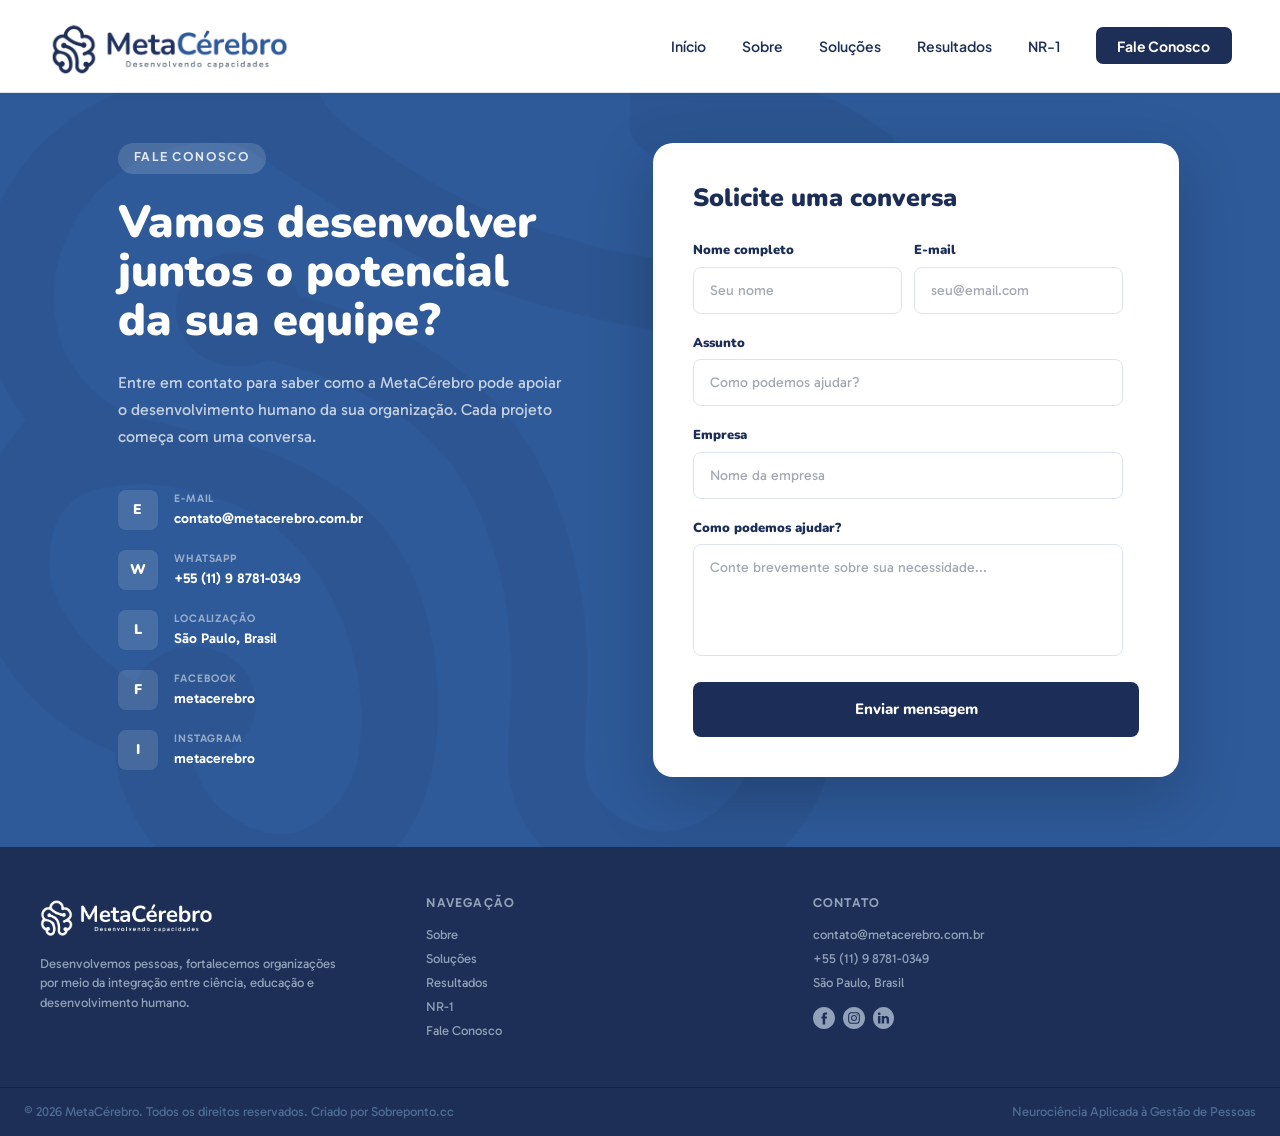
==== contato.html @ a3a7bd4d "Adiciona página Contato e links Fale Conosco Co-Authored-By: Claude Sonnet 5.5 <noreply@anthropic.co" ====
<!DOCTYPE html>
<html lang="pt-BR">
<head>
  <meta charset="utf-8">
  <meta name="viewport" content="width=device-width, initial-scale=1">
  <title>Contato — MetaCérebro</title>
  <meta name="description" content="Fale com a MetaCérebro: entre em contato para saber como podemos apoiar o desenvolvimento humano da sua organização.">
  <meta name="theme-color" content="#1d2f56">
  <link rel="icon" type="image/png" href="assets/favicon.png">
  <link rel="preload" href="assets/fonts/nunito-latin-900-normal.woff2" as="font" type="font/woff2" crossorigin>
  <link rel="preload" href="assets/fonts/gabarito-latin-400-normal.woff2" as="font" type="font/woff2" crossorigin>
  <link rel="stylesheet" href="css/styles.css">
  <script>document.documentElement.classList.add("js");</script>
</head>
<body>
<svg xmlns="http://www.w3.org/2000/svg" style="display:none" aria-hidden="true">
<symbol id="i-award" viewBox="0 0 24 24"><path d="m15.477 12.89 1.515 8.526a.5.5 0 0 1-.81.47l-3.58-2.687a1 1 0 0 0-1.197 0l-3.586 2.686a.5.5 0 0 1-.81-.469l1.514-8.526" />
  <circle cx="12" cy="8" r="6" /></symbol>
<symbol id="i-chart-pie" viewBox="0 0 24 24"><path d="M21 12c.552 0 1.005-.449.95-.998a10 10 0 0 0-8.953-8.951c-.55-.055-.998.398-.998.95v8a1 1 0 0 0 1 1z" />
  <path d="M21.21 15.89A10 10 0 1 1 8 2.83" /></symbol>
<symbol id="i-users" viewBox="0 0 24 24"><path d="M16 21v-2a4 4 0 0 0-4-4H6a4 4 0 0 0-4 4v2" />
  <path d="M16 3.128a4 4 0 0 1 0 7.744" />
  <path d="M22 21v-2a4 4 0 0 0-3-3.87" />
  <circle cx="9" cy="7" r="4" /></symbol>
<symbol id="i-messages-square" viewBox="0 0 24 24"><path d="M16 10a2 2 0 0 1-2 2H6.828a2 2 0 0 0-1.414.586l-2.202 2.202A.71.71 0 0 1 2 14.286V4a2 2 0 0 1 2-2h10a2 2 0 0 1 2 2z" />
  <path d="M20 9a2 2 0 0 1 2 2v10.286a.71.71 0 0 1-1.212.502l-2.202-2.202A2 2 0 0 0 17.172 19H10a2 2 0 0 1-2-2v-1" /></symbol>
<symbol id="i-chart-no-axes-combined" viewBox="0 0 24 24"><path d="M12 16v5" />
  <path d="M16 14.639V21" />
  <path d="M20 10.656V21" />
  <path d="m22 3-8.646 8.646a.5.5 0 0 1-.708 0L9.354 8.354a.5.5 0 0 0-.707 0L2 15" />
  <path d="M4 18.463V21" />
  <path d="M8 14.656V21" /></symbol>
<symbol id="i-smile" viewBox="0 0 24 24"><path d="M15 10V9" />
  <path d="M16.472 15a6 6 0 01-8.943 0" />
  <path d="M9 10V9" />
  <circle cx="12" cy="12" r="10" /></symbol>
<symbol id="i-chevron-left" viewBox="0 0 24 24"><path d="m15 18-6-6 6-6" /></symbol>
<symbol id="i-chevron-right" viewBox="0 0 24 24"><path d="m9 18 6-6-6-6" /></symbol>
<symbol id="i-arrow-right" viewBox="0 0 24 24"><path d="M5 12h14" />
  <path d="m12 5 7 7-7 7" /></symbol>
<symbol id="i-check" viewBox="0 0 24 24"><path d="M20 6 9 17l-5-5" /></symbol>
<symbol id="i-menu" viewBox="0 0 24 24"><path d="M4 5h16" />
  <path d="M4 12h16" />
  <path d="M4 19h16" /></symbol>
<symbol id="i-x" viewBox="0 0 24 24"><path d="M18 6 6 18" />
  <path d="m6 6 12 12" /></symbol>
</svg>
  <header class="nav" id="nav">
    <div class="nav__inner">
      <a class="nav__logo" href="index.html#inicio" aria-label="MetaCérebro — início">
        <img src="assets/img/logo-nav.png" alt="MetaCérebro — Desenvolvendo capacidades" width="281" height="92">
      </a>
      <button class="nav__toggle" type="button" aria-label="Abrir menu" aria-expanded="false" aria-controls="nav-links">
        <svg class="icon icon--menu"><use href="#i-menu"/></svg>
      </button>
      <ul class="nav__links" id="nav-links">
        <li><a class="nav__link" href="index.html#inicio">Início</a></li>
        <li><a class="nav__link" href="sobre.html">Sobre</a></li>
        <li><a class="nav__link" href="solucoes.html">Soluções</a></li>
        <li><a class="nav__link" href="resultados.html">Resultados</a></li>
        <li><a class="nav__link" href="nr1.html">NR-1</a></li>
        <li><a class="nav__cta" href="contato.html" aria-current="page">Fale Conosco</a></li>
      </ul>
    </div>
  </header>

  <main>
    <section class="contact contact--page" id="contato">
      <div class="contact__bg" aria-hidden="true"><img src="assets/img/contact-bg.png" alt="" loading="lazy"></div>
      <div class="contact__grid">
        <div class="contact__info fade-in">
          <span class="pill pill--light">Fale Conosco</span>
          <h2 class="contact__title">Vamos desenvolver<br>juntos o potencial<br>da sua equipe?</h2>
          <p class="contact__text">Entre em contato para saber como a MetaCérebro pode apoiar<br class="br-lg"> o desenvolvimento humano da sua organização. Cada projeto começa com uma conversa.</p>
          <ul class="contact__list">
            <li><a class="contact__item" href="mailto:contato@metacerebro.com.br"><span class="contact__letter" aria-hidden="true">E</span><span><span class="contact__label">E-mail</span><span class="contact__value">contato@metacerebro.com.br</span></span></a></li>
            <li><a class="contact__item" href="https://wa.me/5511987810349" target="_blank" rel="noopener"><span class="contact__letter" aria-hidden="true">W</span><span><span class="contact__label">WhatsApp</span><span class="contact__value">+55 (11) 9 8781-0349</span></span></a></li>
            <li class="contact__item"><span class="contact__letter" aria-hidden="true">L</span><span><span class="contact__label">Localização</span><span class="contact__value">São Paulo, Brasil</span></span></li>
            <li><a class="contact__item" href="https://www.facebook.com/metacerebro" target="_blank" rel="noopener"><span class="contact__letter" aria-hidden="true">F</span><span><span class="contact__label">Facebook</span><span class="contact__value">metacerebro</span></span></a></li>
            <li><a class="contact__item" href="https://www.instagram.com/metacerebro" target="_blank" rel="noopener"><span class="contact__letter" aria-hidden="true">I</span><span><span class="contact__label">Instagram</span><span class="contact__value">metacerebro</span></span></a></li>
          </ul>
        </div>

        <form class="form fade-in" id="contact-form" action="mailto:contato@metacerebro.com.br" method="post" enctype="text/plain" style="--d:120ms">
          <div class="form__fields">
            <h3>Solicite uma conversa</h3>
            <div class="form__row">
              <div class="field"><label for="f-nome">Nome completo</label><input id="f-nome" name="nome" type="text" placeholder="Seu nome" autocomplete="name" required></div>
              <div class="field"><label for="f-email">E-mail</label><input id="f-email" name="email" type="email" placeholder="seu@email.com" autocomplete="email" required></div>
            </div>
            <div class="field"><label for="f-assunto">Assunto</label><input id="f-assunto" name="assunto" type="text" placeholder="Como podemos ajudar?"></div>
            <div class="field"><label for="f-empresa">Empresa</label><input id="f-empresa" name="empresa" type="text" placeholder="Nome da empresa" autocomplete="organization"></div>
            <div class="field"><label for="f-msg">Como podemos ajudar?</label><textarea id="f-msg" name="mensagem" placeholder="Conte brevemente sobre sua necessidade..." required></textarea></div>
            <button class="btn form__submit" type="submit">Enviar mensagem</button>
            <p class="form__status" role="status" aria-live="polite"></p>
          </div>
        </form>
      </div>
    </section>
  </main>

  <footer class="footer">
    <div class="footer__grid">
      <div>
        <img class="footer__logo" src="assets/img/logo-footer.png" alt="MetaCérebro — Desenvolvendo capacidades" width="179" height="43">
        <p class="footer__about">Desenvolvemos pessoas, fortalecemos organizações por meio da integração entre ciência, educação e desenvolvimento humano.</p>
      </div>
      <nav aria-label="Rodapé">
        <h4>Navegação</h4>
        <div class="footer__list">
          <a href="sobre.html">Sobre</a>
          <a href="solucoes.html">Soluções</a>
          <a href="resultados.html">Resultados</a>
          <a href="nr1.html">NR-1</a>
          <a href="contato.html">Fale Conosco</a>
        </div>
      </nav>
      <div>
        <h4>Contato</h4>
        <div class="footer__list">
          <a href="mailto:contato@metacerebro.com.br">contato@metacerebro.com.br</a>
          <a href="https://wa.me/5511987810349" target="_blank" rel="noopener">+55 (11) 9 8781-0349</a>
          <span>São Paulo, Brasil</span>
        </div>
        <div class="footer__social">
          <a href="https://www.facebook.com/metacerebro" target="_blank" rel="noopener" aria-label="Facebook"><img src="assets/icons/facebook.svg" alt="" width="22" height="22"></a>
          <a href="https://www.instagram.com/metacerebro" target="_blank" rel="noopener" aria-label="Instagram"><img src="assets/icons/instagram.svg" alt="" width="22" height="22"></a>
          <a href="https://www.linkedin.com/company/metacerebro" target="_blank" rel="noopener" aria-label="LinkedIn"><img src="assets/icons/linkedin.svg" alt="" width="22" height="22"></a>
        </div>
      </div>
    </div>
    <div class="footer__bottom">
      <div class="footer__bottom-inner">
        <p>© 2026 MetaCérebro. Todos os direitos reservados. Criado por Sobreponto.cc</p>
        <p>Neurociência Aplicada à Gestão de Pessoas</p>
      </div>
    </div>
  </footer>

  <script src="js/script.js"></script>
</body>
</html>
---- css/styles.css ----
/* ==========================================================================
   MetaCérebro — Site institucional
   Medidas e cores extraídas do Figma (frame "início", 1167px).
   ========================================================================== */

/* ---------- Fontes (hospedadas localmente) ---------- */
@font-face { font-family: "Nunito"; font-weight: 700; font-style: normal; font-display: swap; src: url("../assets/fonts/nunito-latin-700-normal.woff2") format("woff2"); }
@font-face { font-family: "Nunito"; font-weight: 800; font-style: normal; font-display: swap; src: url("../assets/fonts/nunito-latin-800-normal.woff2") format("woff2"); }
@font-face { font-family: "Nunito"; font-weight: 900; font-style: normal; font-display: swap; src: url("../assets/fonts/nunito-latin-900-normal.woff2") format("woff2"); }
@font-face { font-family: "Gabarito"; font-weight: 400; font-style: normal; font-display: swap; src: url("../assets/fonts/gabarito-latin-400-normal.woff2") format("woff2"); }
@font-face { font-family: "Gabarito"; font-weight: 600; font-style: normal; font-display: swap; src: url("../assets/fonts/gabarito-latin-600-normal.woff2") format("woff2"); }
@font-face { font-family: "Gabarito"; font-weight: 700; font-style: normal; font-display: swap; src: url("../assets/fonts/gabarito-latin-700-normal.woff2") format("woff2"); }
@font-face { font-family: "Plus Jakarta Sans"; font-weight: 600; font-style: normal; font-display: swap; src: url("../assets/fonts/plus-jakarta-sans-latin-600-normal.woff2") format("woff2"); }
@font-face { font-family: "Plus Jakarta Sans"; font-weight: 700; font-style: normal; font-display: swap; src: url("../assets/fonts/plus-jakarta-sans-latin-700-normal.woff2") format("woff2"); }
@font-face { font-family: "Plus Jakarta Sans"; font-weight: 800; font-style: normal; font-display: swap; src: url("../assets/fonts/plus-jakarta-sans-latin-800-normal.woff2") format("woff2"); }

/* Unidade de escala dos cards do slider (permite animar o tamanho do card ativo) */
@property --u { syntax: "<length>"; inherits: true; initial-value: 1px; }

/* ---------- Tokens ---------- */
:root {
  --navy: #1d2f56;
  --navy-2: #1c2d57;
  --blue: #2e5a99;
  --blue-dark: #1b3975;
  --sky: #3a9bcc;
  --ink: #1a2940;
  --muted: #6b7a99;
  --bg-soft: #f4f7fc;
  --border: #dde4f0;
  --pill: #e8f4fb;
  --pill-2: #ddf0fb;
  --footer-text: #90a1b9;
  --footer-muted: #4f6c94;
  --footer-line: #19243c;

  --f-title: "Nunito", system-ui, sans-serif;
  --f-body: "Gabarito", system-ui, sans-serif;
  --f-ui: "Plus Jakarta Sans", system-ui, sans-serif;

  --nav-h: 92px;
}

/* ---------- Reset ---------- */
*, *::before, *::after { box-sizing: border-box; margin: 0; padding: 0; }
html { scroll-behavior: smooth; scroll-padding-top: var(--nav-h); -webkit-text-size-adjust: 100%; }
body { font-family: var(--f-body); color: var(--ink); background: #fff; -webkit-font-smoothing: antialiased; text-rendering: optimizeLegibility; overflow-x: hidden; min-width: 320px; }
img, svg { display: block; max-width: 100%; }
a { color: inherit; text-decoration: none; }
ul { list-style: none; }
button { font: inherit; color: inherit; border: 0; background: none; cursor: pointer; }
:focus-visible { outline: 2px solid var(--sky); outline-offset: 3px; border-radius: 4px; }

.icon { width: 1em; height: 1em; fill: none; stroke: currentColor; stroke-width: 2; stroke-linecap: round; stroke-linejoin: round; flex: none; }
.container { width: 100%; max-width: 1200px; margin: 0 auto; }
.sr-only { position: absolute; width: 1px; height: 1px; overflow: hidden; clip: rect(0 0 0 0); white-space: nowrap; }

/* ---------- Elementos reutilizáveis ---------- */
.pill {
  display: inline-block; height: 31px; padding: 5.4px 16px 0; border-radius: 20px;
  background: var(--pill-2); color: var(--blue-dark);
  font: 700 12px/18px var(--f-ui); letter-spacing: 1.44px; text-transform: uppercase; white-space: nowrap;
}
.pill--soft { background: var(--pill); }
.pill--light { background: rgba(255, 255, 255, .15); color: rgba(255, 255, 255, .85); }
.pill--about { background: var(--pill); color: var(--blue); }

.section-head { text-align: center; }
.section-head .pill { margin-bottom: 20px; }
.section-title { font: 900 50px/52.524px var(--f-title); color: var(--navy-2); }
.section-lead { font: 400 20px/28.56px var(--f-body); color: var(--ink); margin: 16px auto 0; }
.section-lead strong { font-weight: 700; color: var(--blue); }

.btn {
  display: inline-flex; align-items: center; gap: 8px; border-radius: 8px;
  background: var(--navy-2); color: #fff; font: 700 16px/21.6px var(--f-title);
  transition: transform .2s ease, box-shadow .2s ease, background-color .2s ease;
}
.btn:hover { transform: translateY(-2px); background: var(--blue-dark); box-shadow: 0 8px 20px rgba(27, 57, 117, .25); }

/* Animação de entrada */
.js .fade-in { opacity: 0; transform: translateY(24px); transition: opacity .7s ease, transform .7s ease; transition-delay: var(--d, 0ms); }
.js .fade-in.is-visible { opacity: 1; transform: none; }

/* ==========================================================================
   NAV
   ========================================================================== */
.nav {
  position: fixed; inset: 0 0 auto 0; z-index: 100; background: #fff;
  border-bottom: .8px solid var(--border); box-shadow: 0 2px 8px rgba(27, 57, 117, .07);
}
.nav__inner { max-width: 1440px; margin: 0 auto; height: var(--nav-h); padding: 0 48px; display: flex; align-items: center; justify-content: space-between; }
.nav__logo img { width: 281px; height: 92px; }
.nav__links { display: flex; align-items: center; gap: 36px; }
.nav__link { font: 600 14px/21px var(--f-ui); color: var(--navy); white-space: nowrap; transition: opacity .2s; }
.nav__link:hover { opacity: .7; }
.nav__link.is-active { text-decoration: underline; text-decoration-thickness: from-font; text-underline-position: from-font; }
.nav__cta { background: var(--navy); color: #fff; font: 700 14px/21px var(--f-ui); padding: 9.6px 21.6px; border-radius: 7px; white-space: nowrap; transition: background-color .2s, transform .2s; }
.nav__cta:hover { background: var(--blue-dark); opacity: 1; transform: translateY(-1px); }
.nav__toggle { display: none; width: 44px; height: 44px; align-items: center; justify-content: center; font-size: 26px; color: var(--navy); border-radius: 8px; }

/* ==========================================================================
   HERO
   ========================================================================== */
.hero { display: flex; padding-top: 68px; background: #fff; overflow: hidden; }
.hero__text {
  flex: 0 0 auto; width: 519px; min-height: 542.9px; padding: 58.36px 48px 58.36px 66px;
  display: flex; flex-direction: column; justify-content: center; align-items: flex-start;
}
.hero__title { font: 900 50px/50px var(--f-title); }
.hero__title span { display: block; width: 384px; max-width: 100%; }
.hero__title-1 { color: var(--navy); margin-bottom: 13px; }
.hero__title-2 { color: var(--blue); }
.hero__lead { font: 400 14px/18px var(--f-body); color: var(--ink); width: 405px; max-width: 100%; margin: 26px 0 36px; }
.hero__btn { padding: 13.6px 28px; min-height: 51.2px; border-radius: 7px; background: var(--navy); font-size: 14px; line-height: 21.6px; }
.hero__btn .icon { font-size: 13px; stroke-width: 2.6; }

.hero__media { position: relative; flex: 1 1 0; min-width: 1px; overflow: hidden; }
.hero__img { position: absolute; right: -110.6px; top: -140.3px; width: max(1220.4px, calc(100% + 110.6px)); aspect-ratio: 3 / 2; }
.hero__img img { width: 100%; height: 100%; max-width: none; }
.hero__media::after { content: ""; position: absolute; top: 0; bottom: 0; left: -372px; right: -20.8px; box-shadow: inset 5px 4px 19.1px rgba(0, 0, 0, .25); pointer-events: none; }

/* ==========================================================================
   PILARES
   ========================================================================== */
.pillars { padding: 70px 32px 8px; min-height: 423px; }
.pillars__inner { max-width: 860px; margin: 0 auto; }
.pillars .section-title { font-weight: 800; line-height: 61.278px; letter-spacing: -.4085px; text-align: center; }
.pillars__lead { font: 400 20px/28px var(--f-body); color: var(--navy); text-align: center; margin-top: 20px; }
.pillars__lead strong { font-weight: 700; color: var(--blue); }
.pillars__grid { margin-top: 50px; display: grid; grid-template-columns: 198.69fr 215.91fr 198.7fr 198.7fr; gap: 16px; height: 100px; }
.pillar { display: flex; align-items: center; justify-content: center; text-align: center; padding: 25.6px 10px; border-radius: 8px; background: var(--navy-2); color: #fff; font: 900 18px/21.6px var(--f-title); }

/* ==========================================================================
   QUEM SOMOS
   ========================================================================== */
.about { padding: 55px 32px; min-height: 828px; }
.about__grid { display: grid; grid-template-columns: 1fr 1fr; gap: 80px; max-width: 1200px; margin: 0 auto; min-height: 695px; }
.about__media { align-self: center; position: relative; height: 520px; }
.about__photo { position: relative; width: 100%; max-width: 512px; height: 520px; border-radius: 20px; overflow: hidden; box-shadow: 0 20px 60px rgba(27, 57, 117, .15); }
.about__photo img { width: 100%; height: 100%; max-width: none; object-fit: cover; object-position: 62.95% 50%; }
.about__stat {
  position: absolute; right: -24px; bottom: -24.7px; width: 193px; padding: 24px 32px; border-radius: 16px;
  background: var(--navy-2); color: #fff; filter: drop-shadow(0 8px 15px rgba(27, 57, 117, .25));
}
.about__stat strong { display: block; font: 900 36px/36px var(--f-title); }
.about__stat span { display: block; margin-top: 4.8px; font: 600 14px/19.2px var(--f-body); opacity: .8; }

.about__content { align-self: start; }
.about__title { font: 900 35px/42.019px var(--f-title); color: var(--navy-2); margin-top: 19.5px; white-space: nowrap; }
.about__title span { color: var(--blue-dark); display: block; }
.about__text { font: 400 15px/27.36px var(--f-body); color: var(--navy-2); max-width: 477px; margin-top: 20px; }
.about__text + .about__text { max-width: 498px; }
.about__text + .about__text { margin-top: 16px; }
.about__sub { font: 900 15px/20.4px var(--f-title); letter-spacing: .68px; text-transform: uppercase; color: var(--blue-dark); margin-top: 32px; }
.about__list { display: grid; grid-template-columns: 1fr 1fr; gap: 8px; margin: 16px 0 32px; }
.about__list li { display: flex; gap: 8px; align-items: flex-start; font: 400 14px/19.68px var(--f-body); color: var(--muted); }
.about__list .icon { color: var(--sky); font-size: 14px; stroke-width: 2.6; margin-top: 3px; }
.about .btn { padding: 13.6px 32px; }

/* ==========================================================================
   SOLUÇÕES / PROGRAMAS (slider)
   ========================================================================== */
.programs { background: var(--bg-soft); padding: 45px 32px 70px; overflow: hidden; }
.programs .section-head .pill { margin-bottom: 20px; }
.programs .section-title { font-weight: 800; }
.programs .section-lead { max-width: 895px; }
.slider { position: relative; height: 498.7px; margin: 0 -60px; }
.slider__viewport { position: absolute; left: 0; right: 0; top: 38.1px; height: 468.4px; overflow: hidden; }
.slider__track { position: absolute; left: 0; top: 0; height: 100%; display: flex; align-items: center; gap: 14.4px; transition: transform .6s cubic-bezier(.4, 0, .2, 1); will-change: transform; }
.slider__track.no-anim, .slider__track.no-anim .slide { transition: none !important; }

.slide {
  --u: 1px;
  flex: none; display: grid; grid-template-columns: calc(420.641 * var(--u)) 1fr; column-gap: calc(38.24 * var(--u));
  width: calc(878.885 * var(--u)); height: calc(388.775 * var(--u)); background: #fff; overflow: hidden;
  border-radius: calc(15.933 * var(--u)); box-shadow: 0 calc(6.373 * var(--u)) calc(31.867 * var(--u)) rgba(27, 57, 117, .1);
  opacity: .55; transition: --u .6s cubic-bezier(.4, 0, .2, 1), opacity .6s ease;
}
.slide.is-active { --u: 1.2049px; opacity: 1; }
.slide__media { position: relative; overflow: hidden; }
.slide__media img { position: absolute; max-width: none; }
.slide__media--nr1 img { height: 100%; left: -9.41%; top: 0; width: 154.04%; }
.slide__media--corp img { inset: 0; width: 100%; height: 100%; object-fit: cover; }
.slide__media--pers img { height: 209.43%; left: -29.55%; top: -104.71%; width: 193.56%; }
.slide__body { display: flex; flex-direction: column; justify-content: center; align-items: flex-start; padding: calc(38.24 * var(--u)) calc(31.867 * var(--u)) calc(38.24 * var(--u)) calc(6.373 * var(--u)); }
.slide__eyebrow { font: 700 calc(9.56 * var(--u)) / calc(14.34 * var(--u)) var(--f-ui); letter-spacing: calc(.956 * var(--u)); text-transform: uppercase; color: var(--sky); margin-bottom: calc(11.15 * var(--u)); }
.slide__title { font: 900 calc(23.9 * var(--u)) / calc(33.46 * var(--u)) var(--f-title); color: var(--navy-2); margin-bottom: calc(7.17 * var(--u)); }
.slide__text { font: 400 calc(12.747 * var(--u)) / calc(19.917 * var(--u)) var(--f-body); color: var(--navy-2); margin-bottom: calc(27.09 * var(--u)); width: calc(382.401 * var(--u)); max-width: 100%; }
.slide__list { display: grid; grid-template-columns: 1fr 1fr; gap: calc(6.373 * var(--u)); width: 100%; }
.slide__list li { display: flex; align-items: center; gap: calc(6.373 * var(--u)); font: 400 calc(11.153 * var(--u)) / calc(15.678 * var(--u)) var(--f-body); color: var(--ink); }
.slide__list li::before { content: ""; flex: none; width: calc(6.373 * var(--u)); height: calc(6.373 * var(--u)); border-radius: 50%; background: var(--blue-dark); }
.slide__btn { margin-top: calc(25.493 * var(--u)); padding: calc(10.835 * var(--u)) calc(22.307 * var(--u)); border-radius: calc(6.373 * var(--u)); font: 700 calc(11.153 * var(--u)) / calc(16.7 * var(--u)) var(--f-title); }
.slide:not(.is-active) .slide__btn { pointer-events: none; }

.slider__arrow {
  position: absolute; z-index: 3; top: 232.3px; width: 46.077px; height: 46.077px; border-radius: 50%;
  display: flex; align-items: center; justify-content: center; color: #fff; font-size: 24px;
  background: rgba(144, 161, 185, .78); box-shadow: 0 2px 6px rgba(27, 57, 117, .2); transition: background-color .2s, transform .2s;
}
.slider__arrow:hover { background: rgba(46, 90, 153, .9); transform: scale(1.06); }
.slider__arrow--prev { left: 58.56px; }
.slider__arrow--next { right: 58.56px; }

/* ==========================================================================
   RESULTADOS
   ========================================================================== */
.results { padding: 55px 32px 70px; }
.results .section-title { font-weight: 900; }
.results .section-lead { max-width: 903px; line-height: 28px; }
.results__grid { margin-top: 56px; display: grid; grid-template-columns: repeat(3, 1fr); gap: 24px; }
.result { min-height: 234.6px; padding: 32px; border-radius: 16px; background: var(--bg-soft); border: .8px solid var(--border); transition: transform .25s ease, box-shadow .25s ease; }
.result:hover { transform: translateY(-4px); box-shadow: 0 12px 30px rgba(27, 57, 117, .1); }
.result__icon { height: var(--ih, 44px); }
.result__icon .icon { font-size: 34px; stroke-width: 1.5; color: var(--ink); }
.result h3 { font: 900 20px/24px var(--f-title); color: var(--navy-2); padding-top: 16px; }
.result p { font: 400 15px/23.8px var(--f-body); color: var(--muted); padding-top: 9.6px; width: 287px; max-width: 100%; }
.result:nth-child(1) p { width: 278px; }
.result:nth-child(2) p { width: 257px; }

.quote { margin-top: 64px; padding: 46px 48px 31px; border-radius: 20px; background: var(--blue); text-align: center; min-height: 245px; }
.quote p { font: 900 25px/36px var(--f-title); color: #fff; opacity: .95; max-width: 850px; margin: 0 auto; }
.quote small { display: block; margin-top: 40px; font: 600 14px/20.4px var(--f-body); letter-spacing: .68px; text-transform: uppercase; color: rgba(255, 255, 255, .6); }

/* ==========================================================================
   NR-1
   ========================================================================== */
.nr1 { background: var(--bg-soft); padding: 70px 32px; }
.nr1__grid { display: grid; grid-template-columns: 1fr 1fr; gap: 80px; max-width: 1200px; margin: 0 auto; align-items: center; }
.nr1__content { width: 540px; padding-left: 20px; }
.nr1__title { font: 900 40px/42.019px var(--f-title); color: var(--navy-2); margin-top: 19.7px; }
.nr1__title span { color: var(--blue); }
.nr1__text { font: 400 15px/27px var(--f-body); color: var(--navy-2); max-width: 485px; margin-top: 20px; }
.nr1__steps { display: flex; flex-direction: column; gap: 20px; margin-top: 32px; max-width: 511.6px; }
.step { display: flex; gap: 16px; align-items: flex-start; padding: 20px; border-radius: 12px; background: #fff; border: .8px solid var(--border); }
.step__n { flex: none; display: flex; align-items: center; justify-content: center; width: 36px; height: 36px; border-radius: 8px; background: var(--blue); color: #fff; font: 900 14px/20.4px var(--f-title); }
.step h3 { font: 900 16px/21.6px var(--f-title); color: var(--navy-2); }
.step p { font: 400 13px/21.12px var(--f-body); color: var(--muted); margin-top: 4.8px; }
.nr1__media { position: relative; height: 540px; max-width: 512px; }
.nr1__photo { width: 100%; height: 100%; border-radius: 20px; overflow: hidden; box-shadow: 0 20px 60px rgba(27, 57, 117, .15); }
.nr1__photo img { width: 100%; height: 100%; object-fit: cover; max-width: none; }
.nr1__badge { position: absolute; left: -31.8px; top: 210px; width: 180px; padding: 24px; border-radius: 16px; background: #fff; filter: drop-shadow(0 8px 15px rgba(27, 57, 117, .18)); }
.nr1__badge strong { display: block; font: 900 32px/32px var(--f-title); color: var(--navy-2); }
.nr1__badge span { display: block; margin-top: 4.8px; font: 400 13px/17px var(--f-body); color: var(--muted); }

/* ==========================================================================
   CONTATO
   ========================================================================== */
.contact { position: relative; background: var(--blue); padding: 70px 32px; overflow: hidden; isolation: isolate; }
.contact__bg { position: absolute; inset: 0; z-index: -1; overflow: hidden; opacity: .1; pointer-events: none; }
.contact__bg img { position: absolute; width: 144.28%; height: 173.97%; left: -33.93%; top: -45.35%; max-width: none; }
@media (max-width: 1100px) { .contact__bg img { inset: 0; left: 0; top: 0; width: 100%; height: 100%; object-fit: cover; object-position: center; } }
.contact__grid { display: grid; grid-template-columns: 510px 510px; column-gap: 69px; max-width: 1100px; margin: 0 auto; }
.contact__info { padding-left: 28px; }
.contact__info .pill { margin-bottom: 23.9px; }
.contact__title { font: 900 45px/49.022px var(--f-title); color: #fff; }
.contact__text { font: 400 16px/27px var(--f-body); color: rgba(255, 255, 255, .72); max-width: 469px; margin-top: 24px; }
.contact__list { display: flex; flex-direction: column; gap: 20px; margin-top: 40px; }
.contact__item { display: flex; align-items: center; gap: 16px; }
.contact__letter { flex: none; display: flex; align-items: center; justify-content: center; width: 40px; height: 40px; border-radius: 8px; background: rgba(255, 255, 255, .12); color: #fff; font: 900 14px/18px var(--f-title); letter-spacing: .6px; }
.contact__label { display: block; font: 600 11px/16.8px var(--f-body); letter-spacing: .896px; text-transform: uppercase; color: rgba(255, 255, 255, .5); }
.contact__value { display: block; font: 600 14px/21.6px var(--f-body); color: #fff; }
a.contact__item:hover .contact__value { text-decoration: underline; }

.form { justify-self: end; width: 526px; align-self: start; padding: 40px; border-radius: 20px; background: #fff; filter: drop-shadow(0 20px 30px rgba(0, 0, 0, .2)); }
.form__fields { display: flex; flex-direction: column; gap: 20px; }
.form h3 { font: 900 25px/30px var(--f-title); color: var(--navy-2); padding-bottom: 8px; }
.form__row { display: grid; grid-template-columns: 1fr 1fr; gap: 12px; width: 430px; max-width: 100%; }
.field { width: 430px; max-width: 100%; }
.form__row .field { width: 100%; }
.field label { display: block; font: 900 13px/19.2px var(--f-title); color: var(--navy-2); padding-bottom: 6.4px; }
.field input, .field textarea { display: block; width: 100%; padding: 12px 16px; border: .8px solid var(--border); border-radius: 8px; background: #fff; color: var(--ink); font: 400 14px/21.6px var(--f-body); transition: border-color .2s, box-shadow .2s; }
.field input { height: 47px; }
.field textarea { height: 112px; resize: none; margin-bottom: 5.6px; }
.field input::placeholder, .field textarea::placeholder { color: rgba(26, 41, 64, .4); }
.field input:focus, .field textarea:focus { outline: none; border-color: var(--blue); box-shadow: 0 0 0 3px rgba(46, 90, 153, .15); }
.form__submit { width: 100%; justify-content: center; padding: 16px; font: 800 15px/22.8px var(--f-title); }
.form__status:empty { display: none; }
.form__status { font: 600 14px/20px var(--f-body); color: var(--blue); min-height: 20px; }
.form__status.is-error { color: #b3261e; }

/* ==========================================================================
   FOOTER
   ========================================================================== */
.footer { background: var(--navy); }
.footer__grid { max-width: 1280px; margin: 0 auto; padding: 48px 30px 48px 40px; display: grid; grid-template-columns: 346.4px 346.4px 346.4px; gap: 40px; }
.footer__logo { width: 179px; height: 43px; }
.footer__about { font: 400 13px/19.5px var(--f-body); color: var(--footer-text); max-width: 307px; padding-top: 16px; }
.footer h4 { font: 600 13px/16px var(--f-body); letter-spacing: 1.2px; text-transform: uppercase; color: var(--footer-text); }
.footer__list { display: flex; flex-direction: column; gap: 8px; padding-top: 16px; }
.footer__list a, .footer__list span { font: 400 13px/16px var(--f-body); color: var(--footer-text); transition: color .2s; }
.footer__list a:hover { color: #fff; }
.footer__social { display: flex; gap: 8px; margin-top: 16px; }
.footer__social img { width: 21.882px; height: 21.882px; transition: opacity .2s, transform .2s; }
.footer__social a:hover img { opacity: .8; transform: translateY(-2px); }
.footer__bottom { border-top: .8px solid var(--footer-line); }
.footer__bottom-inner { max-width: 1280px; margin: 0 auto; padding: 16px 24px; display: flex; align-items: center; justify-content: space-between; gap: 16px; font: 400 13px/16px var(--f-body); color: var(--footer-muted); }

/* ==========================================================================
   RESPONSIVO
   ========================================================================== */
@media (max-width: 1100px) {
  .nav__inner { padding: 0 24px; }
  .nav__links { gap: 24px; }
  .contact__grid { grid-template-columns: 1fr 526px; column-gap: 40px; }
  .nr1__grid { gap: 48px; }
  .nr1__content { width: 100%; }
  .footer__grid { grid-template-columns: 1fr 1fr 1fr; }
}

@media (max-width: 980px) {
  :root { --nav-h: 72px; }
  .br-lg { display: none; }
  .nav__logo img { width: 220px; height: 72px; }
  .nav__toggle { display: inline-flex; }
  .nav__links {
    position: absolute; top: 100%; left: 0; right: 0; flex-direction: column; align-items: stretch; gap: 0; padding: 8px 24px 20px;
    background: #fff; border-bottom: .8px solid var(--border); box-shadow: 0 12px 24px rgba(27, 57, 117, .08);
    opacity: 0; visibility: hidden; transform: translateY(-8px); transition: opacity .2s, transform .2s, visibility .2s;
  }
  .nav.is-open .nav__links { opacity: 1; visibility: visible; transform: none; }
  .nav__links li { border-bottom: .8px solid var(--border); }
  .nav__links li:last-child { border: 0; padding-top: 16px; }
  .nav__link { display: block; padding: 14px 0; }
  .nav__cta { display: block; text-align: center; padding: 12px 21.6px; }

  .hero { flex-direction: column; padding-top: var(--nav-h); }
  .hero__text { width: 100%; min-height: 0; padding: 48px 32px 40px; }
  .hero__media { flex: none; height: 380px; }
  .hero__img { right: -110px; top: 0; width: max(820px, calc(100% + 110px)); }
  .hero__media::after { left: 0; right: 0; }

  .pillars { padding-top: 56px; min-height: 0; padding-bottom: 56px; }
  .pillars__grid { grid-template-columns: 1fr 1fr; height: auto; grid-auto-rows: 100px; }

  .about { min-height: 0; }
  .about__grid { grid-template-columns: 1fr; gap: 72px; min-height: 0; }
  .about__media { max-width: 512px; margin: 0 auto; width: 100%; }
  .about__stat { right: 12px; }

  .slider { margin: 0 -32px; }
  .slider__arrow--prev { left: 16px; }
  .slider__arrow--next { right: 16px; }

  .results__grid { grid-template-columns: repeat(2, 1fr); }
  .results .section-lead br, .pillars__lead br { display: none; }

  .nr1__grid { grid-template-columns: 1fr; }
  .nr1__media { margin: 0 auto; width: 100%; }
  .nr1__badge { left: 16px; }

  .contact__grid { grid-template-columns: 1fr; row-gap: 48px; }
  .contact__info { padding-left: 0; }
  .form { justify-self: stretch; width: 100%; }

  .footer__grid { grid-template-columns: 1fr 1fr; padding: 40px 24px; }
  .footer__grid > :first-child { grid-column: 1 / -1; }
}

@media (max-width: 720px) {
  .section-title, .pillars .section-title { font-size: 34px; line-height: 1.2; }
  .section-lead, .pillars__lead { font-size: 17px; line-height: 26px; }
  .hero__title { font-size: 38px; line-height: 40px; }
  .hero__title span { width: auto; }
  .hero__media { height: 300px; }
  .about__title { font-size: 28px; line-height: 34px; white-space: normal; }
  .about__text { max-width: none; }
  .about__list { grid-template-columns: 1fr; }
  .nr1__title { font-size: 30px; line-height: 36px; }
  .nr1__content { padding-left: 0; }
  .contact__title { font-size: 34px; line-height: 40px; }
  .quote { padding: 36px 24px; }
  .quote p { font-size: 20px; line-height: 30px; }
  .quote small { margin-top: 24px; }
  .form { padding: 28px 20px; }
  .form__row { grid-template-columns: 1fr; width: 100%; }
  .field { width: 100%; }
  .footer__bottom-inner { flex-direction: column; align-items: flex-start; }

}

@media (max-width: 980px) {
  /* Slider: um card por vez, com um pedaço dos vizinhos à mostra */
  .slider { height: auto; margin: 0 -32px; }
  .slider__viewport { position: relative; top: 0; height: auto; padding: 12px 0 24px; }
  .slider__track { position: relative; align-items: stretch; gap: 16px; }
  .slide, .slide.is-active { --u: 1px; width: min(440px, calc(100vw - 88px)); height: auto; grid-template-columns: minmax(0, 1fr); border-radius: 16px; box-shadow: 0 6px 32px rgba(27, 57, 117, .1); }
  .slide__media { height: 220px; }
  .slide__body { padding: 24px; align-items: flex-start; }
  .slide__eyebrow { font-size: 11px; line-height: 16px; letter-spacing: 1px; margin-bottom: 8px; }
  .slide__title { font-size: 24px; line-height: 30px; margin-bottom: 10px; }
  .slide__text { font-size: 14px; line-height: 21px; margin-bottom: 18px; width: auto; }
  .slide__list { grid-template-columns: 1fr; gap: 8px; }
  .slide__list li { font-size: 13px; line-height: 18px; gap: 8px; }
  .slide__list li::before { width: 7px; height: 7px; }
  .slide__btn { margin-top: 22px; padding: 12px 22px; border-radius: 7px; font-size: 14px; line-height: 20px; }
  .slider__arrow { top: 130px; width: 40px; height: 40px; font-size: 20px; }
}

@media (max-width: 560px) {
  .results__grid { grid-template-columns: 1fr; }
  .pillars__grid { grid-template-columns: 1fr; }
  .footer__grid { grid-template-columns: 1fr; }
  .hero__text, .pillars, .about, .programs, .results, .nr1, .contact { padding-left: 20px; padding-right: 20px; }
  .slider { margin: 0 -20px; }
}

@media (prefers-reduced-motion: reduce) {
  html { scroll-behavior: auto; }
  *, *::before, *::after { transition-duration: .01ms !important; animation-duration: .01ms !important; }
  .js .fade-in { opacity: 1; transform: none; }
}

/* ==========================================================================
   PÁGINA SOBRE  (frame "sobre", 1167px)
   ========================================================================== */
.sobre { padding-top: 56px; background: #fff; --ab-text: #45556c; --ab-navy-deep: #0d2352; }
.ab-pill { display: flex; align-items: center; justify-content: center; width: 133px; height: 31px; border-radius: 20px; font: 700 12px/18px var(--f-ui); letter-spacing: 1.44px; text-transform: uppercase; white-space: nowrap; }
.ab-pill--wide { width: 147px; }
.ab-pill--soft { background: var(--pill); color: var(--blue); }
.ab-pill--light { background: rgba(255, 255, 255, .15); color: rgba(255, 255, 255, .85); }
.ab-pill--team { background: var(--pill); color: var(--blue-dark); padding-bottom: 2px; }
.ab-h2 { font: 900 30px/32px var(--f-title); color: var(--navy); padding-top: 12px; }
.ab-text { font: 400 15px/22.75px var(--f-body); color: var(--ab-text); }
.ab-text strong { font-weight: 700; color: var(--blue); }

/* Quem somos */
.ab-hero { position: relative; background: var(--navy); padding: 80px 0; overflow: hidden; isolation: isolate; }
.ab-hero__bg { position: absolute; inset: 0; z-index: -1; opacity: .15; overflow: hidden; pointer-events: none; }
.ab-hero__bg img { position: absolute; width: 117.15%; height: 198.17%; left: -28.11%; top: -49.1%; max-width: none; }
.ab-hero__grid { max-width: 1167px; margin: 0 auto; padding-left: 55px; display: grid; grid-template-columns: 485px 553px; column-gap: 21px; align-items: center; }
.ab-hero__text { height: 392px; display: flex; flex-direction: column; align-items: flex-start; gap: 8px; padding-top: 7px; }
.ab-hero__title { font: 900 50px/56px var(--f-title); color: #fff; padding-top: 19px; }
.ab-hero__lead { font: 400 15px/27px var(--f-body); color: #cad5e2; width: 449px; max-width: 100%; padding-top: 20px; }
.ab-hero__media { height: 288px; border-radius: 12px; overflow: hidden; background: #1d293d; }
.ab-hero__media img { width: 100%; height: 100%; object-fit: cover; opacity: .8; }

/* Expertise / Áreas de experiência */
.ab-exp { background: #fff; padding: 64px 0 90px; }
.ab-exp__grid { max-width: 1167px; margin: 0 auto; padding-left: 81px; display: grid; grid-template-columns: 490px minmax(0, 1fr); column-gap: 70.2px; height: 370px; align-items: start; }
.ab-exp__col { min-width: 0; display: flex; flex-direction: column; }
.ab-exp__col > .ab-pill { margin-bottom: 16px; }
.ab-exp__col--right > .ab-pill { margin-bottom: 10px; }
.ab-exp__col--right .ab-h2 { font-weight: 800; }
.ab-exp__col .ab-text { padding-top: 16px; }
.ab-exp__col .ab-text:first-of-type { padding-top: 20px; }
.ab-exp__col--left .ab-text:nth-of-type(1) { max-width: 446px; }
.ab-exp__col--left .ab-text:nth-of-type(2) { max-width: 490px; }
.ab-exp__col--left .ab-text:nth-of-type(3) { max-width: 435px; }
.ab-list { display: flex; flex-direction: column; gap: 10px; padding-top: 20px; }
.ab-list li { display: flex; align-items: flex-start; gap: 12px; font: 400 15px/20px var(--f-body); color: var(--ab-text); }
.ab-list li::before { content: ""; flex: none; width: 6px; height: 6px; margin-top: 8px; border-radius: 50%; background: var(--ab-navy-deep); }

/* Atuação ampla e diversificada */
.ab-act { background: #eef2f8; padding: 64px 0; }
.ab-act__grid { max-width: 1167px; margin: 0 auto; padding-left: 48px; display: grid; grid-template-columns: 474px minmax(0, 535.6px); column-gap: 85.6px; align-items: center; height: 256px; }
.ab-act__media { height: 256px; border-radius: 12px; overflow: hidden; background: #cad5e2; }
.ab-act__media img { width: 100%; height: 100%; object-fit: cover; }
.ab-act__text .ab-h2 { color: var(--ab-navy-deep); }
.ab-act__text .ab-text { line-height: 23px; padding-top: 16px; max-width: 502px; }
.ab-act__text .ab-text + .ab-text { padding-top: 12px; max-width: 521px; }

/* SuperCérebro Brooklin */
.ab-sol { background: var(--blue); padding: 60px 32px; }
.ab-sol__card { max-width: 1103.2px; height: 488px; margin: 0 auto; display: grid; grid-template-columns: 528px minmax(0, 1fr); column-gap: 48px; background: #fff; border-radius: 20px; box-shadow: 0 8px 40px rgba(27, 57, 117, .1); overflow: hidden; }
.ab-sol__media { min-height: 380px; background: #cad5e2; }
.ab-sol__media img { width: 100%; height: 100%; object-fit: cover; }
.ab-sol__body { min-width: 0; display: flex; flex-direction: column; justify-content: center; padding: 49px 40px 48px 8px; }
.ab-sol__eyebrow { height: 32px; padding-bottom: 8px; font: 700 12px/18px var(--f-ui); letter-spacing: 1.2px; text-transform: uppercase; color: var(--sky); }
.ab-sol__title { height: 65px; font: 900 35px/42px var(--f-title); color: var(--navy-2); }
.ab-sol__text { height: 201px; font: 400 15px/25px var(--f-body); color: var(--navy-2); }
.ab-sol__text strong { font-weight: 700; color: var(--blue); }
.ab-sol__text p + p { margin-top: 16px; line-height: 23px; }
.ab-sol__link { padding-top: 15px; }
.ab-sol__btn { display: inline-flex; align-items: center; gap: 10px; min-width: 144px; padding: 13.6px 20px 13.6px 28px; border-radius: 8px; background: var(--navy-2); color: #fff; font: 700 14px/21px var(--f-title); transition: transform .2s ease, box-shadow .2s ease, background-color .2s ease; }
.ab-sol__btn .icon { font-size: 14px; }
.ab-sol__btn:hover { transform: translateY(-2px); background: var(--blue-dark); box-shadow: 0 8px 20px rgba(27, 57, 117, .25); }

/* Nossa equipe */
.ab-team { background: #fff; padding: 54px 24px 68.5px; }
.ab-team__head { display: flex; flex-direction: column; align-items: center; }
.ab-team__head .ab-pill { margin-bottom: 16px; }
.ab-team__title { font: 900 40px/36px var(--f-title); color: var(--ab-navy-deep); padding-top: 8px; text-align: center; }
.ab-team__title span { color: var(--blue); }
.ab-team__grid { max-width: 1119.2px; margin: 48px auto 0; display: grid; grid-template-columns: repeat(4, minmax(0, 1fr)); gap: 32px; }
.member { min-width: 0; }
.member__photo { height: 240px; border-radius: 12px; overflow: hidden; background: #e2e8f0; }
.member__photo img { width: 100%; height: 100%; object-fit: cover; }
.member__name { padding-top: 16px; font: 900 16px/24px var(--f-title); color: var(--navy); }
.member:nth-child(n+3) .member__name { color: var(--ab-navy-deep); }
.member__role { padding-top: 4px; font: 600 12px/16px var(--f-body); letter-spacing: .3px; text-transform: uppercase; color: var(--footer-text); }
.member__bio { padding-top: 8px; font: 700 13px/19.5px var(--f-body); color: #62748e; }
.member:nth-child(3) .member__bio { max-width: 241px; }

/* ---- Sobre: responsivo ---- */
@media (max-width: 1100px) {
  .ab-hero { padding: 64px 0; }
  .ab-hero__grid { padding: 0 32px; grid-template-columns: minmax(0, 1fr) minmax(0, 1fr); column-gap: 32px; }
  .ab-hero__text { height: auto; padding-top: 0; }
  .ab-hero__title { font-size: 44px; line-height: 50px; padding-top: 12px; }
  .ab-hero__media { height: auto; aspect-ratio: 553 / 288; }
  .ab-exp { padding: 64px 0 72px; }
  .ab-exp__grid { padding: 0 32px; grid-template-columns: minmax(0, 1fr) minmax(0, 1fr); column-gap: 40px; height: auto; }
  .ab-exp__col--left .ab-text { max-width: none !important; }
  .ab-act { padding: 56px 0; }
  .ab-act__grid { padding: 0 32px; grid-template-columns: minmax(0, 1fr) minmax(0, 1fr); column-gap: 40px; height: auto; }
  .ab-act__media { height: auto; aspect-ratio: 474 / 256; }
  .ab-sol__card { height: auto; grid-template-columns: minmax(0, 1fr) minmax(0, 1fr); column-gap: 0; }
  .ab-sol__body { padding: 40px 36px; }
  .ab-sol__eyebrow, .ab-sol__title, .ab-sol__text { height: auto; }
  .ab-sol__title { font-size: 30px; line-height: 38px; padding-bottom: 16px; }
  .ab-sol__text { padding-bottom: 12px; }
  .ab-team__grid { grid-template-columns: repeat(2, minmax(0, 1fr)); row-gap: 40px; }
  .member__photo { height: auto; aspect-ratio: 255.8 / 240; }
}
@media (max-width: 980px) {
  .ab-hero__grid, .ab-exp__grid, .ab-act__grid { grid-template-columns: minmax(0, 1fr); row-gap: 40px; }
  .nr-info__grid { height: auto; }
  .ab-hero__media { max-width: 553px; }
  .ab-exp__col--right > .ab-pill { margin-bottom: 16px; }
  .ab-list li { white-space: normal; }
  .ab-act__media { order: -1; max-width: 474px; }
  .ab-sol__card { grid-template-columns: minmax(0, 1fr); }
  .ab-sol__media { height: auto; min-height: 0; aspect-ratio: 528 / 400; }
  .ab-sol__text br { display: none; }
}
@media (max-width: 720px) {
  .sobre { padding-top: 56px; }
  .ab-hero { padding: 48px 0; }
  .ab-hero__grid, .ab-exp__grid, .ab-act__grid { padding: 0 20px; }
  .ab-hero__title { font-size: 38px; line-height: 44px; }
  .ab-h2, .ab-team__title { font-size: 28px; }
  .ab-team__title { line-height: 34px; }
  .ab-exp { padding: 48px 0 56px; }
  .ab-act { padding: 48px 0; }
  .ab-sol { padding: 40px 20px; }
  .ab-sol__body { padding: 28px 22px 32px; }
  .ab-sol__title { font-size: 27px; line-height: 34px; }
  .ab-team { padding: 48px 20px 56px; }
}
@media (max-width: 560px) {
  .ab-team__grid { grid-template-columns: minmax(0, 1fr); max-width: 420px; }
}

/* ==========================================================================
   PÁGINA SOLUÇÕES  (frame "soluções", 1167px)
   ========================================================================== */
@font-face { font-family: "DM Sans"; font-weight: 600; font-style: normal; font-display: swap; src: url("../assets/fonts/dm-sans-latin-600-normal.woff2") format("woff2"); }

.sl-pill { display: flex; align-items: center; justify-content: center; height: 31px; padding-bottom: 2px; border-radius: 20px; font: 700 12px/18px var(--f-ui); letter-spacing: 1.44px; text-transform: uppercase; white-space: nowrap; background: var(--pill); color: var(--blue-dark); }

/* Cabeçalho */
.sl-head { background: #eef2f8; padding: 108px 24px 80.8px; text-align: center; }
.sl-head .sl-pill { width: 111px; background: var(--pill-2); margin: 0 auto 20px; }
.sl-head__title { font: 800 50px/52.524px var(--f-title); color: var(--navy-2); }
.sl-head__lead { font: 400 20px/28.56px var(--f-body); color: var(--ink); max-width: 969px; margin: 16px auto 0; }
.sl-head__lead strong { font-weight: 700; color: var(--blue); }

/* Blocos de programa (imagem + texto) */
.sl-block { background: #fff; }
.sl-block--a { padding: 80px 0 40px; }
.sl-block--b { padding: 40px 0; }
.sl-block--c { padding: 40px 0 80px; }
.sl-block__grid { max-width: 1167px; height: 384px; margin: 0 auto; display: grid; align-items: center; }
.sl-block--a .sl-block__grid, .sl-block--c .sl-block__grid { grid-template-columns: 531.6px minmax(0, 531.6px); column-gap: 56px; padding-left: 55px; padding-right: 24px; }
.sl-block--b .sl-block__grid { grid-template-columns: 531.6px minmax(0, 1fr); column-gap: 64px; padding-left: 55px; padding-right: 20px; }
.sl-block__media { height: 384px; border-radius: 12px; overflow: hidden; background: #e2e8f0; }
.sl-block__media img { width: 100%; height: 100%; object-fit: cover; }
.sl-block__text { min-width: 0; display: flex; flex-direction: column; align-items: flex-start; }
.sl-block--b .sl-block__text { width: 496px; max-width: 100%; justify-self: end; }
.sl-block__eyebrow { height: 24px; font: 600 12px/16px "DM Sans", var(--f-body); letter-spacing: 1.2px; text-transform: uppercase; color: var(--blue); font-variation-settings: "opsz" 14; white-space: nowrap; }
.sl-block__title { height: 40px; padding-top: 8px; font: 900 30px/32px var(--f-title); color: #203260; white-space: nowrap; }
.sl-block__p { min-height: 89px; padding-top: 20px; font: 400 16px/22.75px var(--f-body); color: var(--ab-text, #45556c); }
.sl-block--c .sl-block__p { font-size: 17px; }
.sl-block--a .sl-block__p { max-width: 486px; }
.sl-block--c .sl-block__p { max-width: 501px; }
.sl-block--b .sl-block__p { min-height: 111px; }
.sl-btn { margin-top: 44px; display: inline-flex; align-items: center; justify-content: center; height: 40px; padding: 0 20px; min-width: 208.85px; border-radius: 6px; background: var(--navy); color: #fff; font: 700 14px/20px var(--f-title); white-space: nowrap; transition: transform .2s ease, box-shadow .2s ease, background-color .2s ease; }
.sl-btn:hover { transform: translateY(-2px); background: var(--blue-dark); box-shadow: 0 8px 20px rgba(27, 57, 117, .25); }
.sl-btn--nr1 { min-width: 232px; }

/* Competências desenvolvidas */
.sl-comp { position: relative; background: var(--navy); padding: 64px 0; overflow: hidden; isolation: isolate; }
.sl-comp__bg { position: absolute; inset: 0; z-index: -1; opacity: .11; overflow: hidden; pointer-events: none; }
.sl-comp__bg img { position: absolute; width: 178.44%; height: 447.83%; left: -59.62%; top: -173.9%; max-width: none; }
.sl-comp__grid { max-width: 1167px; margin: 0 auto; padding-left: 45px; display: grid; grid-template-columns: 472px 535.6px; column-gap: 63.6px; align-items: center; min-height: 243.93px; }
.sl-comp__text { height: 156px; }
.sl-comp__text .sl-pill { width: 253px; margin-bottom: 6px; background: rgba(255, 255, 255, .15); color: #cad5e2; font: 600 12px/16px var(--f-body); letter-spacing: 1.2px; padding-bottom: 0; }
.sl-comp__title { padding-top: 12px; font: 900 28px/32px var(--f-title); color: #fff; white-space: nowrap; }
.sl-comp__lead { padding-top: 16px; font: 400 15px/22.75px var(--f-body); color: #cad5e2; }
.sl-chips { display: grid; grid-template-columns: repeat(2, minmax(0, 1fr)); gap: 12px; }
.sl-chip { display: flex; align-items: center; gap: 8px; padding: 10px 16px; border-radius: 8px; background: rgba(255, 255, 255, .1); color: #fff; font: 400 13px/16px var(--f-body); }
.sl-chip::before { content: ""; flex: none; width: 6px; height: 6px; border-radius: 50%; background: #fff; }

/* Metodologia */
.sl-method { background: #fff; padding: 55px 24px 61px; }
.sl-method__head { display: flex; flex-direction: column; align-items: center; }
.sl-method__head .sl-pill { width: 155px; margin-bottom: 16px; }
.sl-method__title { padding-top: 8px; font: 900 40px/36px var(--f-title); color: var(--navy); text-align: center; }
.sl-method__grid { max-width: 1119.2px; margin: 40px auto 0; display: grid; grid-template-columns: repeat(4, minmax(0, 1fr)); gap: 20px; }
.sl-step { min-height: 218px; padding: 28px; border-radius: 12px; background: #eef2f8; }
.sl-step__num { height: 40px; font: 900 36px/40px var(--f-title); color: var(--ab-navy-deep, #0d2352); opacity: .3; }
.sl-step__title { padding-top: 12px; height: 36px; font: 800 17px/24px var(--f-title); color: var(--ab-navy-deep, #0d2352); white-space: nowrap; }
.sl-step__text { padding-top: 8px; font: 400 13px/19.5px var(--f-body); color: #62748e; }

/* Neurociência aplicada */
.sl-neuro { background: #eef2f8; padding: 55px 0; }
.sl-neuro__grid { max-width: 1167px; margin: 0 auto; padding-left: 55px; display: grid; grid-template-columns: 535.6px 473px; column-gap: 48px; align-items: center; height: 256px; }
.sl-neuro__eyebrow { font: 600 12px/16px var(--f-body); letter-spacing: 1.2px; text-transform: uppercase; color: var(--ab-navy-deep, #0d2352); }
.sl-neuro__title { padding-top: 12px; font: 900 24px/32px var(--f-title); color: var(--navy); white-space: nowrap; }
.sl-neuro__p { padding-top: 20px; font: 400 15px/22.75px var(--f-body); color: #45556c; max-width: 521px; }
.sl-neuro__p + .sl-neuro__p { padding-top: 16px; max-width: 472px; }
.sl-neuro__media { height: 256px; border-radius: 12px; overflow: hidden; background: #cad5e2; }
.sl-neuro__media img { width: 100%; height: 100%; object-fit: cover; object-position: left top; }

/* ---- Soluções: responsivo ---- */
@media (max-width: 1100px) {
  .sl-head { padding: 96px 32px 64px; }
  .sl-head__title { font-size: 44px; line-height: 48px; }
  .sl-block__grid { height: auto; }
  .sl-block--a .sl-block__grid, .sl-block--b .sl-block__grid, .sl-block--c .sl-block__grid { padding: 0 32px; grid-template-columns: minmax(0, 1fr) minmax(0, 1fr); column-gap: 40px; }
  .sl-block--b .sl-block__text { width: auto; justify-self: stretch; }
  .sl-block__media { height: auto; aspect-ratio: 531.6 / 384; }
  .sl-block__eyebrow, .sl-block__title { height: auto; white-space: normal; }
  .sl-block__title { line-height: 36px; }
  .sl-block__p { min-height: 0; }
  .sl-block__p br { display: none; }
  .sl-block--a .sl-block__p, .sl-block--c .sl-block__p { max-width: none; }
  .sl-btn { margin-top: 28px; }
  .sl-comp { padding: 56px 0; }
  .sl-comp__grid { padding: 0 32px; grid-template-columns: minmax(0, 1fr) minmax(0, 1fr); column-gap: 32px; }
  .sl-comp__text { height: auto; }
  .sl-comp__title { white-space: normal; }
  .sl-chip { padding: 10px 14px; }
  .sl-method__grid { grid-template-columns: repeat(2, minmax(0, 1fr)); }
  .sl-neuro { padding: 56px 0; }
  .sl-neuro__grid { padding: 0 32px; grid-template-columns: minmax(0, 1fr) minmax(0, 1fr); column-gap: 32px; height: auto; }
  .sl-neuro__title { white-space: normal; line-height: 30px; }
  .sl-neuro__media { height: auto; aspect-ratio: 473 / 256; }
}
@media (max-width: 980px) {
  .sl-block--a .sl-block__grid, .sl-block--b .sl-block__grid, .sl-block--c .sl-block__grid, .sl-comp__grid, .sl-neuro__grid { grid-template-columns: minmax(0, 1fr); row-gap: 32px; }
  .sl-block__media { max-width: 560px; }
  .sl-block--b .sl-block__media { order: -1; }
  .sl-block--b .sl-block__text { max-width: none; }
  .sl-neuro__media { max-width: 473px; order: -1; }
  .sl-comp__text { max-width: 560px; }
}
@media (max-width: 720px) {
  .sl-head { padding: 88px 20px 48px; }
  .sl-head__title { font-size: 36px; line-height: 42px; }
  .sl-head__lead { font-size: 17px; line-height: 26px; }
  .sl-head__lead br { display: none; }
  .sl-block--a { padding: 48px 0 24px; }
  .sl-block--b { padding: 24px 0; }
  .sl-block--c { padding: 24px 0 56px; }
  .sl-block--a .sl-block__grid, .sl-block--b .sl-block__grid, .sl-block--c .sl-block__grid, .sl-comp__grid, .sl-neuro__grid { padding: 0 20px; }
  .sl-block__title { font-size: 26px; line-height: 32px; }
  .sl-comp__title { font-size: 25px; }
  .sl-method { padding: 48px 20px 48px; }
  .sl-method__title { font-size: 32px; }
  .sl-neuro { padding: 48px 0; }
}
@media (max-width: 560px) {
  .sl-chips { grid-template-columns: minmax(0, 1fr); }
  .sl-method__grid { grid-template-columns: minmax(0, 1fr); }
  .sl-step { min-height: 0; }
  .sl-btn { width: 100%; }
}

/* ==========================================================================
   PÁGINA RESULTADOS  (frame "resultados", 1167px)
   ========================================================================== */
.rs-head { background: #fff; padding: 92px 24px 64.4px; text-align: center; }
.rs-head .sl-pill { width: 125px; margin: 0 auto 15.6px; }
.rs-head__title { font: 900 50px/52.524px var(--f-title); color: var(--navy-2); }
.rs-head__lead { font: 400 20px/28px var(--f-body); color: var(--ink); max-width: 903px; margin: 16px auto 0; }
.rs-head__lead strong { font-weight: 700; color: var(--blue); }

.rs-cards { background: #fff; padding: 0 24px 64px 32px; }
.rs-cards__grid { max-width: 1111.2px; margin: 0 auto; display: grid; grid-template-columns: repeat(3, minmax(0, 1fr)); gap: 24px; }
.rs-card { min-height: 234.6px; padding: 32px; border-radius: 16px; background: #eef2f8; border: .8px solid #fff; transition: transform .25s ease, box-shadow .25s ease; }
.rs-card:hover { transform: translateY(-3px); box-shadow: 0 12px 28px rgba(27, 57, 117, .1); }
.rs-card__icon { height: var(--ih, 44px); }
.rs-card__icon .icon { font-size: 34px; stroke-width: 1.5; color: var(--ink); }
.rs-card h3 { padding-top: 16px; font: 900 20px/24px var(--f-title); color: var(--navy-2); }
.rs-card:nth-child(n+5) h3 { color: var(--ink); }
.rs-card p { padding-top: 9.6px; font: 400 15px/23.8px var(--f-body); color: var(--muted); max-width: 287px; }
.rs-card:nth-child(1) p { max-width: 278px; }
.rs-card:nth-child(2) p { max-width: 257px; }

.rs-quote { background: var(--blue); padding: 52px 24px 43px; text-align: center; }
.rs-quote__text { font: 900 25px/36px var(--f-title); color: #fff; max-width: 1000px; margin: 0 auto; min-height: 124px; }
.rs-quote__by { padding-top: 20px; height: 36px; font: 600 14px/16px var(--f-body); letter-spacing: .68px; text-transform: uppercase; color: rgba(255, 255, 255, .6); }

.rs-env { background: #fff; padding: 90px 0 100px; }
.rs-env__grid { max-width: 1167px; margin: 0 auto; padding-left: 48px; display: grid; grid-template-columns: 531.6px 486px; column-gap: 56px; align-items: center; height: 288px; }
.rs-env__eyebrow { font: 600 12px/16px var(--f-body); letter-spacing: 1.2px; text-transform: uppercase; color: var(--blue); }
.rs-env__title { padding-top: 12px; font: 800 30px/32px var(--f-title); color: var(--navy); white-space: nowrap; }
.rs-env__p { padding-top: 9px; font: 400 15px/22.75px var(--f-body); color: var(--ab-text, #45556c); max-width: 486px; }
.rs-checks { display: flex; flex-direction: column; gap: 12px; padding-top: 20px; }
.rs-checks li { display: flex; align-items: center; gap: 12px; font: 400 15px/20px var(--f-body); color: #314158; }
.rs-checks .rs-dot { flex: none; display: flex; align-items: center; justify-content: center; width: 16px; height: 16px; border-radius: 50%; background: var(--blue); color: #fff; }
.rs-checks .icon { font-size: 9px; stroke-width: 3; }
.rs-env__media { height: 288px; border-radius: 12px; overflow: hidden; background: #e2e8f0; }
.rs-env__media img { width: 100%; height: 100%; object-fit: cover; }

@media (max-width: 1100px) {
  .rs-head { padding: 96px 32px 56px; }
  .rs-head__title { font-size: 44px; line-height: 48px; }
  .rs-cards { padding: 0 32px 56px; }
  .rs-cards__grid { grid-template-columns: repeat(2, minmax(0, 1fr)); }
  .rs-quote__text br { display: none; }
  .rs-quote__text { min-height: 0; font-size: 23px; line-height: 34px; }
  .rs-env { padding: 64px 0 72px; }
  .rs-env__grid { padding: 0 32px; grid-template-columns: minmax(0, 1fr) minmax(0, 1fr); column-gap: 40px; height: auto; }
  .rs-env__media { height: auto; aspect-ratio: 486 / 288; }
  .rs-env__title { white-space: normal; }
  .rs-checks li { align-items: flex-start; }
}
@media (max-width: 980px) {
  .rs-head__lead br, .rs-card p br { display: none; }
  .rs-env__grid { grid-template-columns: minmax(0, 1fr); row-gap: 32px; }
  .rs-env__media { order: -1; max-width: 560px; }
}
@media (max-width: 720px) {
  .rs-head { padding: 88px 20px 40px; }
  .rs-head__title { font-size: 36px; line-height: 42px; }
  .rs-head__lead { font-size: 17px; line-height: 26px; }
  .rs-cards { padding: 0 20px 48px; }
  .rs-quote { padding: 44px 20px 40px; }
  .rs-quote__text { font-size: 20px; line-height: 30px; }
  .rs-env { padding: 48px 0 56px; }
  .rs-env__grid { padding: 0 20px; }
  .rs-env__title { font-size: 26px; }
}
@media (max-width: 560px) {
  .rs-cards__grid { grid-template-columns: minmax(0, 1fr); }
  .rs-card { min-height: 0; }
  .rs-card p { max-width: none !important; }
}

/* ==========================================================================
   PÁGINA NR-1  (frame "nr-1", 1167px)
   ========================================================================== */
.nr-hero { background: #eef2f8; padding: 80px 0 54px; }
.nr-hero__grid { max-width: 1167px; margin: 0 auto; padding-left: 50px; display: grid; grid-template-columns: 531.6px 474px; column-gap: 56px; align-items: center; height: 392px; }
.nr-hero__text { padding-top: 20px; min-width: 0; }
.nr-eyebrow { font: 600 12px/16px "DM Sans", var(--f-body); letter-spacing: 1.2px; text-transform: uppercase; color: var(--blue); font-variation-settings: "opsz" 14; }
.nr-hero__title { padding-top: 12px; font: 900 48px/60px var(--f-title); color: var(--navy); max-width: 532px; }
.nr-hero__title span { color: var(--blue); }
.nr-hero__lead { padding-top: 28px; font: 400 17px/26px var(--f-body); color: #45556c; max-width: 480px; }
.nr-hero__media { height: 360px; border-radius: 12px; overflow: hidden; background: #cad5e2; }
.nr-hero__media img { width: 100%; height: 100%; object-fit: cover; }

.nr-info { background: #fff; padding: 80px 0 104px; }
.nr-info__grid { max-width: 1167px; margin: 0 auto; padding-left: 55px; display: grid; grid-template-columns: 487px 531.6px; column-gap: 35.2px; align-items: start; height: 492px; }
.nr-badge { width: 228px; height: 123px; padding: 18px 0 0; border-radius: 12px; background: var(--ab-navy-deep, #0d2352); text-align: center; color: #fff; }
.nr-badge strong { display: block; padding-top: 4px; height: 58px; font: 900 50px/48px var(--f-title); }
.nr-badge span { display: block; width: 161px; margin: 0 auto; font: 600 14px/17px var(--f-body); letter-spacing: 1.2px; text-transform: uppercase; color: #cad5e2; }
.nr-info__left { min-width: 0; }
.nr-info__left .ab-text { padding-top: 16px; }
.nr-info__left .nr-badge + .ab-text { padding-top: 32px; max-width: 428px; }
.nr-info__left .ab-text:nth-of-type(2) { max-width: 450px; }
.nr-info__left .ab-text:nth-of-type(3) { max-width: 443px; }
.nr-info__right { min-width: 0; }
.nr-info__right .ab-pill { width: 158px; }
.nr-steps { display: flex; flex-direction: column; gap: 16px; padding-top: 16px; }
.nr-step { display: flex; gap: 16px; align-items: flex-start; padding: 20px; border-radius: 12px; background: #eef2f8; }
.nr-step__n { flex: none; display: flex; align-items: center; justify-content: center; width: 32px; height: 32px; border-radius: 8px; background: #0d2352; color: #fff; font: 900 14px/16px var(--f-title); }
.nr-step__body { min-width: 0; }
.nr-step h3 { font: 900 15px/20px var(--f-title); color: #0d2352; }
.nr-step p { padding-top: 4px; font: 400 12px/19.5px var(--f-body); color: #62748e; }

.nr-cta { background: var(--blue); padding: 65px 24px 105px; text-align: center; }
.nr-cta__title { font: 900 30px/32px var(--f-title); color: #fff; }
.nr-cta__text { max-width: 848px; margin: 0 auto; padding: 20px 0 32px; font: 400 20px/22.75px var(--f-body); color: #cad5e2; }
.nr-cta__btn { display: inline-flex; align-items: center; justify-content: center; height: 44px; min-width: 235.15px; padding: 0 24px; border-radius: 6px; background: #fff; color: #0d2352; font: 800 14px/20px var(--f-title); transition: transform .2s ease, box-shadow .2s ease; }
.nr-cta__btn:hover { transform: translateY(-2px); box-shadow: 0 8px 20px rgba(0, 0, 0, .2); }

@media (max-width: 1100px) {
  .nr-hero { padding: 96px 0 56px; }
  .nr-hero__grid { height: auto; padding: 0 32px; grid-template-columns: minmax(0, 1fr) minmax(0, 1fr); column-gap: 40px; }
  .nr-hero__text { padding-top: 0; }
  .nr-hero__title { font-size: 40px; line-height: 50px; }
  .nr-hero__media { height: auto; aspect-ratio: 474 / 360; }
  .nr-info { padding: 64px 0 72px; }
  .nr-info__grid { padding: 0 32px; grid-template-columns: minmax(0, 1fr) minmax(0, 1fr); column-gap: 40px; height: auto; }
  .nr-info__left .ab-text { max-width: none !important; }
  .nr-step p br { display: none; }
  .nr-cta { padding: 56px 32px 72px; }
}
@media (max-width: 980px) {
  .nr-hero__grid, .nr-info__grid { grid-template-columns: minmax(0, 1fr); row-gap: 40px; }
  .nr-info__grid { height: auto; }
  .nr-hero__media { order: -1; max-width: 560px; }
}
@media (max-width: 720px) {
  .nr-hero { padding: 88px 0 48px; }
  .nr-hero__grid, .nr-info__grid { padding: 0 20px; }
  .nr-hero__title { font-size: 34px; line-height: 42px; }
  .nr-hero__lead { font-size: 16px; line-height: 25px; }
  .nr-info { padding: 48px 0 56px; }
  .nr-cta { padding: 48px 20px 56px; }
  .nr-cta__title { font-size: 25px; line-height: 31px; }
  .nr-cta__text { font-size: 17px; line-height: 25px; }
}
@media (max-width: 560px) {
  .nr-step { padding: 16px; gap: 12px; }
}

/* Página Contato: mesmo bloco da home, com respiro para o menu fixo */
.contact--page { padding-top: 143px; }
.contact--page .contact__bg img { width: 140.02%; height: 154.26%; left: -33.08%; top: -30.58%; }
@media (max-width: 1100px) { .contact--page { padding-top: 120px; } }
@media (max-width: 720px) { .contact--page { padding-top: 104px; } }
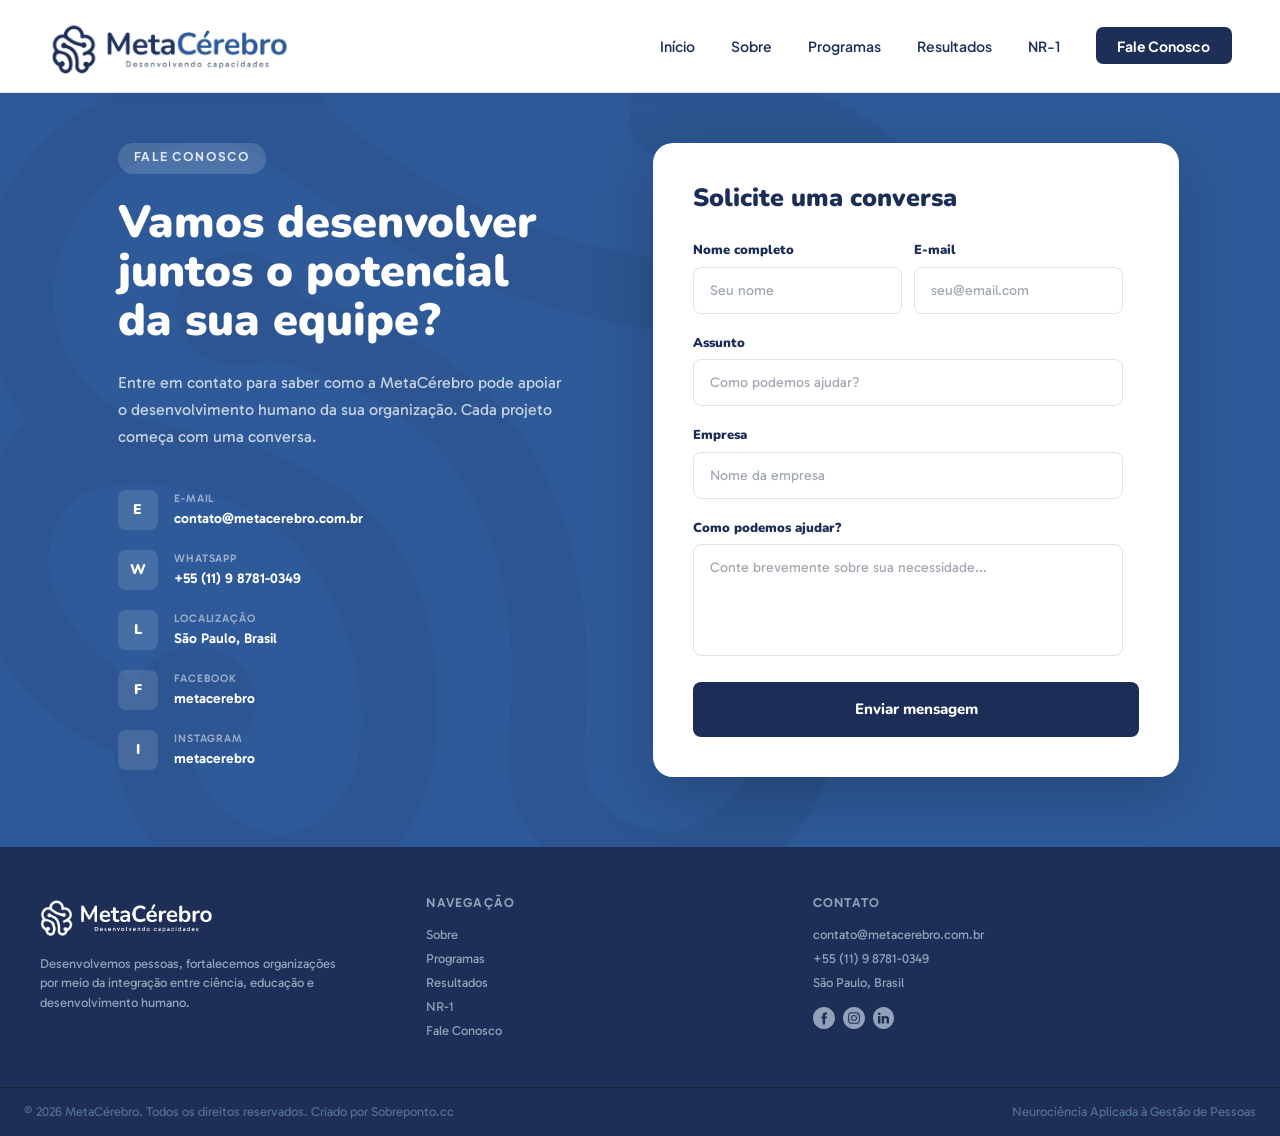
==== commit f2f9d8e0: "Renomeia Soluções para Programas (menu, rodapé e página) Co-Authored-By: Claude Sonnet 5.5 <noreply@" ====
--- a/contato.html
+++ b/contato.html
@@ -56,7 +56,7 @@
       <ul class="nav__links" id="nav-links">
         <li><a class="nav__link" href="index.html#inicio">Início</a></li>
         <li><a class="nav__link" href="sobre.html">Sobre</a></li>
-        <li><a class="nav__link" href="solucoes.html">Soluções</a></li>
+        <li><a class="nav__link" href="programas.html">Programas</a></li>
         <li><a class="nav__link" href="resultados.html">Resultados</a></li>
         <li><a class="nav__link" href="nr1.html">NR-1</a></li>
         <li><a class="nav__cta" href="contato.html" aria-current="page">Fale Conosco</a></li>
@@ -109,7 +109,7 @@
         <h4>Navegação</h4>
         <div class="footer__list">
           <a href="sobre.html">Sobre</a>
-          <a href="solucoes.html">Soluções</a>
+          <a href="programas.html">Programas</a>
           <a href="resultados.html">Resultados</a>
           <a href="nr1.html">NR-1</a>
           <a href="contato.html">Fale Conosco</a>
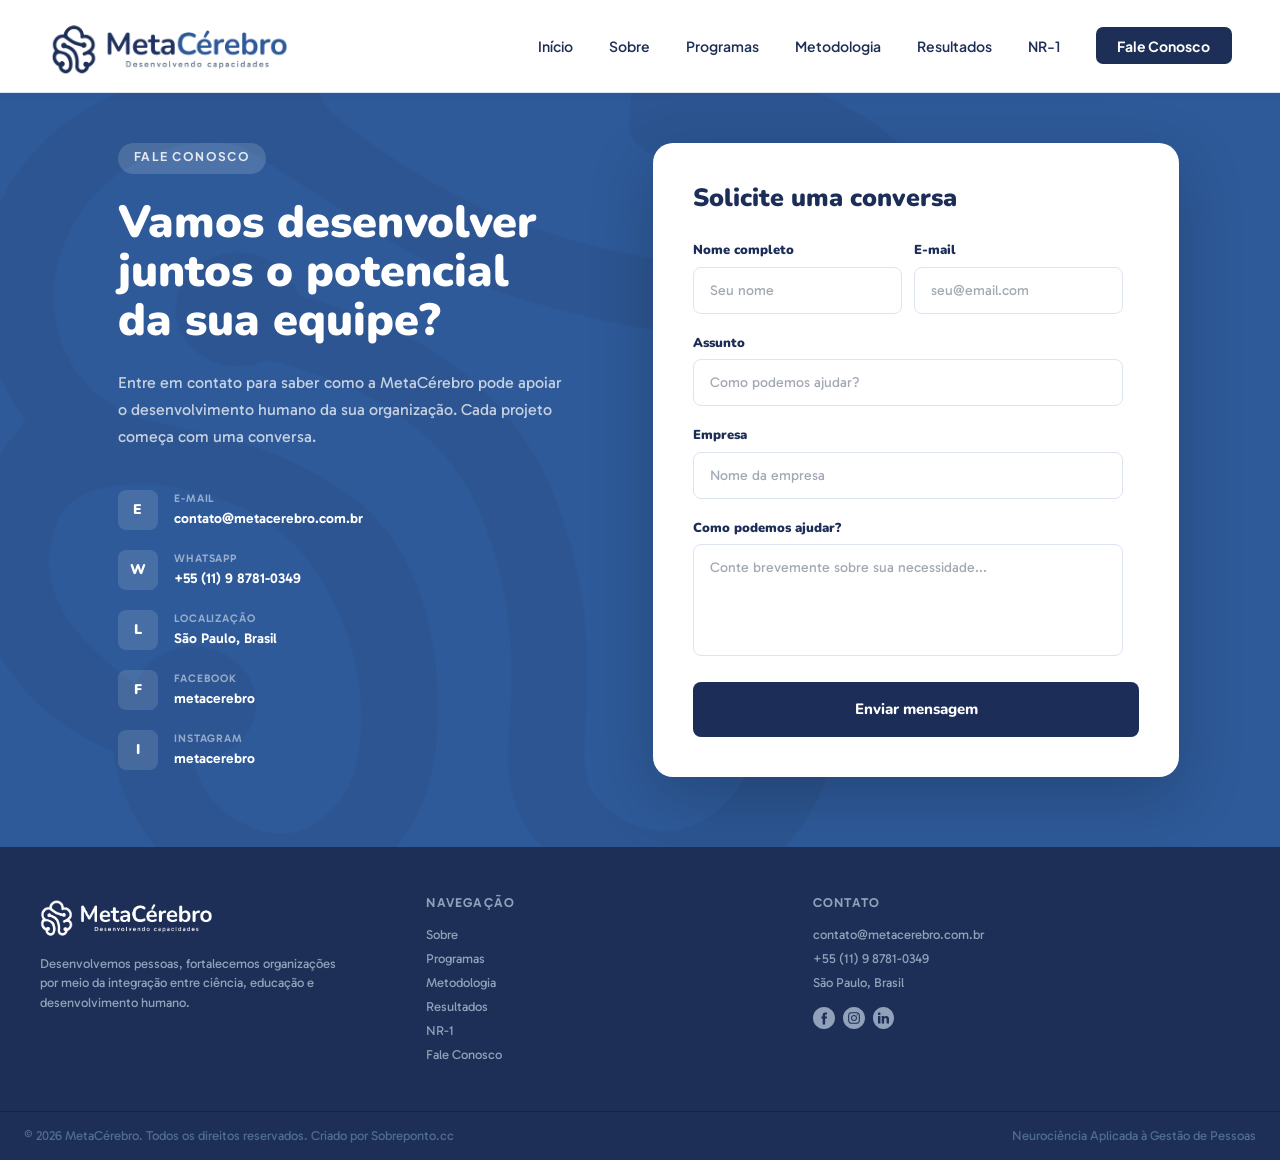
==== commit 12b29a80: "Nova página Metodologia (MCDH), item no menu/rodapé e nota de registro no INPI; remove ® do Sobre Co" ====
--- a/contato.html
+++ b/contato.html
@@ -57,6 +57,7 @@
         <li><a class="nav__link" href="index.html#inicio">Início</a></li>
         <li><a class="nav__link" href="sobre.html">Sobre</a></li>
         <li><a class="nav__link" href="programas.html">Programas</a></li>
+        <li><a class="nav__link" href="metodologia.html">Metodologia</a></li>
         <li><a class="nav__link" href="resultados.html">Resultados</a></li>
         <li><a class="nav__link" href="nr1.html">NR-1</a></li>
         <li><a class="nav__cta" href="contato.html" aria-current="page">Fale Conosco</a></li>
@@ -110,6 +111,7 @@
         <div class="footer__list">
           <a href="sobre.html">Sobre</a>
           <a href="programas.html">Programas</a>
+          <a href="metodologia.html">Metodologia</a>
           <a href="resultados.html">Resultados</a>
           <a href="nr1.html">NR-1</a>
           <a href="contato.html">Fale Conosco</a>
--- a/css/styles.css
+++ b/css/styles.css
@@ -138,7 +138,7 @@
 .about__grid { display: grid; grid-template-columns: 1fr 1fr; gap: 80px; max-width: 1200px; margin: 0 auto; min-height: 695px; }
 .about__media { align-self: center; position: relative; height: 520px; }
 .about__photo { position: relative; width: 100%; max-width: 512px; height: 520px; border-radius: 20px; overflow: hidden; box-shadow: 0 20px 60px rgba(27, 57, 117, .15); }
-.about__photo img { width: 100%; height: 100%; max-width: none; object-fit: cover; object-position: 62.95% 50%; }
+.about__photo img { display: block; width: 100%; height: 100%; max-width: none; object-fit: cover; object-position: 50% 50%; }
 .about__stat {
   position: absolute; right: -24px; bottom: -24.7px; width: 193px; padding: 24px 32px; border-radius: 16px;
   background: var(--navy-2); color: #fff; filter: drop-shadow(0 8px 15px rgba(27, 57, 117, .25));
@@ -814,3 +814,281 @@
 .contact--page .contact__bg img { width: 140.02%; height: 154.26%; left: -33.08%; top: -30.58%; }
 @media (max-width: 1100px) { .contact--page { padding-top: 120px; } }
 @media (max-width: 720px) { .contact--page { padding-top: 104px; } }
+
+/* ==========================================================================
+   PÁGINA PROGRAMAS (MCDH, Essencial, Palestras)
+   ========================================================================== */
+.pg-tag { display: inline-flex; align-items: center; height: 31px; padding: 0 16px 2px; border-radius: 20px; background: rgba(255, 255, 255, .15); color: #fff; font: 700 12px/18px var(--f-ui); letter-spacing: 1.44px; text-transform: uppercase; }
+.pg-tag--soft { background: var(--pill-2); color: var(--blue); }
+.pg-label { padding: 28px 0 12px; font: 700 12px/16px var(--f-ui); letter-spacing: 1.2px; text-transform: uppercase; color: var(--blue); }
+.pg-label--light { color: #cad5e2; }
+.pg-btn { margin-top: 36px; display: inline-flex; align-items: center; justify-content: center; height: 44px; padding: 0 26px; border-radius: 6px; background: var(--navy); color: #fff; font: 800 14px/20px var(--f-title); transition: transform .2s ease, background .2s ease, box-shadow .2s ease; }
+.pg-btn:hover { transform: translateY(-2px); background: var(--blue-dark); box-shadow: 0 8px 20px rgba(27, 57, 117, .25); }
+.pg-btn--light { background: #fff; color: #0d2352; }
+.pg-btn--light:hover { background: #fff; box-shadow: 0 8px 20px rgba(0, 0, 0, .25); }
+.pg-chips { display: flex; flex-wrap: wrap; gap: 10px; }
+.pg-chip { padding: 9px 14px; border-radius: 8px; background: #eef2f8; color: var(--navy); font: 600 13px/16px var(--f-body); }
+.pg-chips--dark .pg-chip { background: rgba(255, 255, 255, .1); color: #fff; }
+
+/* MCDH — destaque principal */
+.pg-feature { position: relative; isolation: isolate; overflow: hidden; background: var(--navy); color: #fff; padding: 88px 24px; }
+.pg-feature__grid { max-width: 1119px; margin: 0 auto; display: grid; grid-template-columns: minmax(0, 1fr) minmax(0, 1fr); column-gap: 56px; align-items: start; }
+.pg-feature__text, .pg-feature__steps { min-width: 0; }
+.pg-feature__title { padding-top: 20px; font: 900 34px/40px var(--f-title); color: #fff; text-wrap: balance; }
+.pg-feature__p { padding-top: 16px; font: 400 16px/24px var(--f-body); color: #cad5e2; }
+.pg-feature__p strong { color: #fff; font-weight: 700; }
+.pg-feature__steps .pg-label { padding-top: 0; }
+.pg-steps { display: grid; grid-template-columns: repeat(2, minmax(0, 1fr)); gap: 16px; }
+.pg-step { padding: 24px; border-radius: 12px; background: rgba(255, 255, 255, .08); border: 1px solid rgba(255, 255, 255, .14); }
+.pg-step__n { font: 900 32px/36px var(--f-title); color: #fff; opacity: .35; }
+.pg-step__t { padding-top: 8px; font: 800 20px/26px var(--f-title); color: #fff; }
+.pg-step__d { padding-top: 8px; font: 400 14px/21px var(--f-body); color: #cad5e2; }
+
+/* Essencial */
+.pg-essential { background: #fff; padding: 88px 24px; }
+.pg-essential__grid { max-width: 1119px; margin: 0 auto; display: grid; grid-template-columns: minmax(0, 480px) minmax(0, 1fr); column-gap: 56px; align-items: stretch; }
+.pg-essential__media { min-height: 420px; border-radius: 12px; overflow: hidden; background: #e2e8f0; }
+.pg-essential__media img { width: 100%; height: 100%; object-fit: cover; }
+.pg-essential__text { min-width: 0; }
+.pg-essential__title { padding-top: 20px; font: 900 30px/36px var(--f-title); color: #203260; text-wrap: balance; }
+.pg-essential__sub { padding-top: 8px; font: 700 16px/24px var(--f-body); color: var(--blue); }
+.pg-essential__p { padding-top: 12px; font: 400 16px/24px var(--f-body); color: var(--ab-text, #45556c); }
+.pg-minis { display: grid; grid-template-columns: repeat(2, minmax(0, 1fr)); gap: 12px; }
+.pg-mini { padding: 18px 20px; border-radius: 12px; background: #eef2f8; }
+.pg-mini__n { font: 900 22px/24px var(--f-title); color: #0d2352; opacity: .3; }
+.pg-mini__t { padding-top: 4px; font: 800 17px/24px var(--f-title); color: #0d2352; }
+.pg-mini__d { padding-top: 4px; font: 400 13px/19.5px var(--f-body); color: #62748e; }
+
+/* Palestras */
+.pg-talks { background: #eef2f8; padding: 88px 24px; }
+.pg-talks__head { display: flex; flex-direction: column; align-items: center; text-align: center; }
+.pg-talks__head .sl-pill { width: 111px; background: var(--pill-2); }
+.pg-talks__title { padding-top: 16px; font: 900 40px/44px var(--f-title); color: var(--navy); }
+.pg-talks__lead { padding-top: 12px; max-width: 640px; font: 400 18px/27px var(--f-body); color: var(--ab-text, #45556c); }
+.pg-talks__grid { max-width: 1119px; margin: 48px auto 0; display: grid; grid-template-columns: repeat(3, minmax(0, 1fr)); gap: 24px; align-items: stretch; }
+.pg-talk { display: flex; flex-direction: column; padding: 32px; border-radius: 16px; background: #fff; box-shadow: 0 10px 30px rgba(27, 57, 117, .08); }
+.pg-talk__n { font: 900 32px/36px var(--f-title); color: var(--navy); opacity: .25; }
+.pg-talk__tag { align-self: flex-start; margin-top: 8px; padding: 4px 12px; border-radius: 20px; background: rgba(255, 255, 255, .16); color: #fff; font: 700 11px/16px var(--f-ui); letter-spacing: 1.1px; text-transform: uppercase; }
+.pg-talk__t { padding-top: 8px; font: 900 22px/28px var(--f-title); color: var(--navy); }
+.pg-talk__sub { padding-top: 10px; font: 700 15px/22px var(--f-body); color: var(--blue); }
+.pg-talk__p { padding-top: 12px; font: 400 14px/22px var(--f-body); color: #62748e; }
+.pg-talk__l { padding: 24px 0 10px; font: 700 12px/16px var(--f-ui); letter-spacing: 1.2px; text-transform: uppercase; color: var(--navy); }
+.pg-talk__ul { display: flex; flex-direction: column; gap: 8px; }
+.pg-talk__ul li { position: relative; padding-left: 18px; font: 400 14px/20px var(--f-body); color: var(--ab-text, #45556c); }
+.pg-talk__ul li::before { content: ""; position: absolute; left: 0; top: 7px; width: 6px; height: 6px; border-radius: 50%; background: var(--blue); }
+.pg-talk--feat { background: var(--navy); box-shadow: 0 20px 40px rgba(27, 57, 117, .3); }
+.pg-talk--feat .pg-talk__n { color: #fff; opacity: .35; }
+.pg-talk--feat .pg-talk__t { color: #fff; }
+.pg-talk--feat .pg-talk__sub { color: #9cc3f0; }
+.pg-talk--feat .pg-talk__p { color: #cad5e2; }
+.pg-talk--feat .pg-talk__l { color: #fff; }
+.pg-talk--feat .pg-talk__ul li { color: #e2e8f0; }
+.pg-talk--feat .pg-talk__ul li::before { background: #9cc3f0; }
+.pg-talks__cta { display: flex; justify-content: center; }
+
+/* NR-1 (chamada) */
+.pg-nr { background: #fff; padding: 72px 24px; }
+.pg-nr__card { max-width: 1119px; margin: 0 auto; display: flex; align-items: center; justify-content: space-between; gap: 40px; padding: 40px 48px; border-radius: 16px; background: #eef2f8; }
+.pg-nr__text { min-width: 0; max-width: 640px; }
+.pg-nr__eyebrow { font: 600 12px/16px "DM Sans", var(--f-body); letter-spacing: 1.2px; text-transform: uppercase; color: var(--blue); font-variation-settings: "opsz" 14; }
+.pg-nr__title { padding-top: 8px; font: 900 28px/34px var(--f-title); color: #203260; }
+.pg-nr__p { padding-top: 10px; font: 400 16px/24px var(--f-body); color: var(--ab-text, #45556c); }
+.pg-nr .pg-btn { margin-top: 0; flex: none; }
+
+@media (max-width: 1100px) {
+  .pg-feature, .pg-essential, .pg-talks { padding: 64px 32px; }
+  .pg-feature__grid { grid-template-columns: minmax(0, 1fr); row-gap: 40px; }
+  .pg-essential__grid { grid-template-columns: minmax(0, 1fr) minmax(0, 1fr); column-gap: 40px; }
+  .pg-talks__grid { grid-template-columns: minmax(0, 1fr); max-width: 640px; }
+  .pg-nr { padding: 56px 32px; }
+}
+@media (max-width: 860px) {
+  .pg-essential__grid { grid-template-columns: minmax(0, 1fr); row-gap: 32px; }
+  .pg-essential__media { min-height: 0; aspect-ratio: 16 / 10; max-width: 560px; }
+  .pg-nr__card { flex-direction: column; align-items: flex-start; padding: 32px; }
+}
+@media (max-width: 720px) {
+  .pg-feature, .pg-essential, .pg-talks { padding: 48px 20px; }
+  .pg-feature__title { font-size: 28px; line-height: 34px; }
+  .pg-essential__title { font-size: 26px; line-height: 32px; }
+  .pg-talks__title { font-size: 32px; line-height: 38px; }
+  .pg-nr { padding: 40px 20px; }
+}
+@media (max-width: 560px) {
+  .pg-steps, .pg-minis { grid-template-columns: minmax(0, 1fr); }
+  .pg-talk { padding: 24px; }
+  .pg-nr__title { font-size: 24px; line-height: 30px; }
+}
+
+/* Fundo do Programa MCDH: preenche sem distorcer, qualquer que seja a altura da seção */
+.pg-feature .sl-comp__bg img { left: 0; top: 0; width: 100%; height: 100%; object-fit: cover; object-position: 50% 50%; }
+
+/* Botão "Tenho interesse" nos cartões de palestra */
+.pg-talk__btn { margin-top: auto; align-self: flex-start; }
+.pg-talk__ul { margin-bottom: 28px; }
+.pg-talk--feat .pg-talk__btn { background: #fff; color: #0d2352; }
+.pg-talk--feat .pg-talk__btn:hover { background: #fff; box-shadow: 0 8px 20px rgba(0, 0, 0, .25); }
+
+/* Carrossel da home: "Ideal para" no mesmo formato de tags da página Programas */
+.slide__label { font: 700 calc(9.56 * var(--u)) / calc(14.34 * var(--u)) var(--f-ui); letter-spacing: calc(.956 * var(--u)); text-transform: uppercase; color: var(--blue); margin-bottom: calc(8 * var(--u)); }
+.slide__tags { display: flex; flex-wrap: wrap; gap: calc(6.373 * var(--u)); width: 100%; }
+.slide__tags li { padding: calc(5.5 * var(--u)) calc(9 * var(--u)); border-radius: calc(5 * var(--u)); background: #eef2f8; color: var(--navy); font: 600 calc(10.2 * var(--u)) / calc(12.7 * var(--u)) var(--f-body); }
+@media (max-width: 980px) {
+  .slide__label { font-size: 12px; line-height: 16px; margin-bottom: 10px; }
+  .slide__tags { gap: 8px; }
+  .slide__tags li { padding: 8px 12px; border-radius: 8px; font-size: 13px; line-height: 16px; }
+}
+.slide__text { margin-bottom: calc(18 * var(--u)); }
+.slide__btn { margin-top: calc(18 * var(--u)); }
+@media (max-width: 980px) { .slide__text { margin-bottom: 18px; } .slide__btn { margin-top: 22px; } }
+
+/* ==========================================================================
+   SOBRE — conteúdo institucional (missão, crença, propósito, frase final)
+   ========================================================================== */
+.ab-pill--auto { width: fit-content; padding: 0 16px 2px; }
+.ab-hero__bg img { inset: 0; left: 0; top: 0; width: 100%; height: 100%; object-fit: cover; }
+.ab-hero__text { height: auto; padding-top: 0; }
+.ab-hero__title { font-size: 40px; line-height: 48px; padding-top: 16px; text-wrap: balance; }
+.ab-hero__lead { width: 460px; }
+.ab-hero__lead strong { color: #fff; font-weight: 700; }
+
+.ab-m { background: #fff; padding: 88px 24px 40px; }
+.ab-m__grid { max-width: 1119px; margin: 0 auto; display: grid; grid-template-columns: minmax(0, 1.15fr) minmax(0, 1fr); column-gap: 56px; align-items: center; }
+.ab-m__text { min-width: 0; }
+.ab-m__text .ab-h2 { padding-bottom: 16px; font-size: 28px; line-height: 34px; text-wrap: balance; }
+.ab-m__text .ab-text + .ab-text { padding-top: 14px; }
+.ab-m__chips { display: flex; flex-wrap: wrap; gap: 10px; padding-top: 24px; }
+.ab-m__chips li { padding: 9px 14px; border-radius: 8px; background: #eef2f8; color: var(--navy); font: 600 13px/16px var(--f-body); }
+.ab-m__card { min-width: 0; padding: 40px; border-radius: 16px; background: var(--blue); color: #fff; box-shadow: 0 20px 40px rgba(27, 57, 117, .2); }
+.ab-m__label { font: 700 12px/16px var(--f-ui); letter-spacing: 1.44px; text-transform: uppercase; color: #cad5e2; }
+.ab-m__mission { padding-top: 16px; font: 900 26px/34px var(--f-title); color: #fff; text-wrap: balance; }
+
+.ab-bp { background: #fff; padding: 40px 24px 40px; }
+.ab-bp__grid { max-width: 1119px; margin: 0 auto; display: grid; grid-template-columns: repeat(2, minmax(0, 1fr)); gap: 24px; }
+.ab-bp__card { min-width: 0; padding: 40px; border-radius: 16px; background: #eef2f8; }
+.ab-bp__title { padding: 16px 0; font: 900 26px/32px var(--f-title); color: var(--navy); text-wrap: balance; }
+.ab-bp__card .ab-text + .ab-text { padding-top: 12px; }
+.ab-bp__card--dark { background: var(--navy); }
+.ab-bp__card--dark .ab-bp__title { color: #fff; }
+.ab-bp__card--dark .ab-text { color: #cad5e2; }
+
+.ab-close { position: relative; isolation: isolate; overflow: hidden; background: var(--blue); padding: 88px 24px; text-align: center; }
+.ab-close__bg { position: absolute; inset: 0; z-index: -1; opacity: .11; overflow: hidden; pointer-events: none; }
+.ab-close__bg img { width: 100%; height: 100%; object-fit: cover; }
+.ab-close__inner { max-width: 860px; margin: 0 auto; }
+.ab-close__brand { font: 800 15px/20px var(--f-title); letter-spacing: 2px; text-transform: uppercase; color: #cfe3f8; }
+.ab-close__brand sup { font-size: 10px; vertical-align: super; }
+.ab-close__title { padding-top: 16px; font: 900 38px/46px var(--f-title); color: #fff; text-wrap: balance; }
+.ab-close__sub { padding-top: 16px; font: 400 18px/27px var(--f-body); color: #cad5e2; }
+.ab-close__quote { max-width: 720px; margin: 36px auto 0; padding: 28px 0 0; border-top: 1px solid rgba(255, 255, 255, .18); font: 600 italic 18px/28px var(--f-body); color: #fff; }
+.ab-close__btn { margin-top: 36px; display: inline-flex; align-items: center; justify-content: center; height: 44px; padding: 0 26px; border-radius: 6px; background: #fff; color: #0d2352; font: 800 14px/20px var(--f-title); transition: transform .2s ease, box-shadow .2s ease; }
+.ab-close__btn:hover { transform: translateY(-2px); box-shadow: 0 8px 20px rgba(0, 0, 0, .25); }
+
+@media (max-width: 1100px) {
+  .ab-hero__title { font-size: 36px; line-height: 44px; }
+  .ab-hero__lead { width: auto; }
+  .ab-m, .ab-bp, .ab-close { padding-left: 32px; padding-right: 32px; }
+  .ab-m { padding-top: 64px; }
+}
+@media (max-width: 860px) {
+  .ab-m__grid, .ab-bp__grid { grid-template-columns: minmax(0, 1fr); row-gap: 28px; }
+}
+@media (max-width: 720px) {
+  .ab-hero__title { font-size: 31px; line-height: 38px; }
+  .ab-m, .ab-bp, .ab-close { padding-left: 20px; padding-right: 20px; }
+  .ab-m { padding-top: 48px; }
+  .ab-m__text .ab-h2 { font-size: 24px; line-height: 30px; }
+  .ab-m__card, .ab-bp__card { padding: 28px; }
+  .ab-m__mission { font-size: 22px; line-height: 30px; }
+  .ab-bp__title { font-size: 22px; line-height: 28px; }
+  .ab-close { padding-top: 56px; padding-bottom: 56px; }
+  .ab-close__title { font-size: 28px; line-height: 36px; }
+  .ab-close__sub, .ab-close__quote { font-size: 16px; line-height: 25px; }
+}
+.ab-bp__card .ab-pill--soft { background: #fff; }
+
+/* ==========================================================================
+   PÁGINA METODOLOGIA (MCDH)
+   ========================================================================== */
+.mt-hero .ab-hero__text { padding-bottom: 8px; }
+.mt-hero__sub { padding-top: 14px; font: 800 20px/28px var(--f-title); color: #9cc3f0; }
+.mt-hero .ab-hero__lead { padding-top: 16px; }
+.mt-hero .ab-hero__title { font-size: 46px; line-height: 52px; }
+
+.mt-intro { background: #fff; padding: 72px 24px 24px; }
+.mt-intro__inner { max-width: 820px; margin: 0 auto; text-align: center; }
+.mt-intro__p { font: 400 19px/30px var(--f-body); color: var(--ab-text, #45556c); }
+.mt-intro__p + .mt-intro__p { padding-top: 16px; }
+
+.mt-sec { background: #fff; padding: 72px 24px; }
+.mt-sec--soft { background: #eef2f8; }
+.mt-head { display: flex; flex-direction: column; align-items: center; text-align: center; }
+.mt-head .sl-pill { padding: 0 16px 2px; background: var(--pill-2); color: var(--blue); }
+.mt-title { padding-top: 16px; font: 900 38px/44px var(--f-title); color: var(--navy); text-wrap: balance; }
+.mt-lead { padding-top: 12px; max-width: 640px; font: 400 18px/27px var(--f-body); color: var(--ab-text, #45556c); }
+
+.mt-fundgrid { max-width: 1119px; margin: 44px auto 0; display: grid; grid-template-columns: repeat(3, minmax(0, 1fr)); gap: 24px; }
+.mt-fund { padding: 36px 32px; border-radius: 16px; background: #fff; box-shadow: 0 10px 30px rgba(27, 57, 117, .08); }
+.mt-fund__k { font: 700 12px/16px var(--f-ui); letter-spacing: 1.44px; text-transform: uppercase; color: var(--blue); }
+.mt-fund__t { padding-top: 10px; font: 900 30px/36px var(--f-title); color: var(--navy); }
+.mt-fund__d { padding-top: 12px; font: 400 15px/23px var(--f-body); color: #62748e; }
+
+.mt-steps { max-width: 1119px; margin: 44px auto 0; display: grid; grid-template-columns: repeat(3, minmax(0, 1fr)); gap: 20px; counter-reset: s; }
+.mt-step { padding: 28px; border-radius: 12px; background: #eef2f8; }
+.mt-step__n { font: 900 36px/40px var(--f-title); color: var(--ab-navy-deep, #0d2352); opacity: .3; }
+.mt-step__t { padding-top: 8px; font: 800 20px/26px var(--f-title); color: var(--ab-navy-deep, #0d2352); }
+.mt-step__d { padding-top: 8px; font: 400 14px/21px var(--f-body); color: #62748e; }
+
+.mt-dev { position: relative; isolation: isolate; overflow: hidden; background: var(--navy); padding: 72px 24px; }
+.mt-dev__bg img { position: absolute; inset: 0; left: 0; top: 0; width: 100%; height: 100%; object-fit: cover; }
+.mt-dev__grid { max-width: 1119px; margin: 0 auto; display: grid; grid-template-columns: minmax(0, .9fr) minmax(0, 1.1fr); column-gap: 56px; align-items: center; }
+.mt-dev__title { padding-top: 16px; font: 900 34px/40px var(--f-title); color: #fff; }
+.mt-dev__lead { padding-top: 14px; font: 400 16px/24px var(--f-body); color: #cad5e2; }
+.mt-dev__chips { display: grid; grid-template-columns: repeat(2, minmax(0, 1fr)); gap: 12px; }
+.mt-dev__chips li { display: flex; align-items: center; gap: 10px; padding: 14px 18px; border-radius: 10px; background: rgba(255, 255, 255, .1); color: #fff; font: 600 15px/20px var(--f-body); }
+.mt-dev__chips li::before { content: ""; flex: none; width: 7px; height: 7px; border-radius: 50%; background: #9cc3f0; }
+
+.mt-difgrid { max-width: 1119px; margin: 44px auto 0; display: grid; grid-template-columns: repeat(4, minmax(0, 1fr)); gap: 20px; }
+.mt-dif { padding: 28px; border-radius: 12px; border: 1px solid var(--border); background: #fff; }
+.mt-dif__t { font: 900 19px/26px var(--f-title); color: var(--navy); }
+.mt-dif__d { padding-top: 10px; font: 400 14px/21px var(--f-body); color: #62748e; }
+
+.mt-belief { position: relative; background: var(--blue); padding: 80px 24px; text-align: center; }
+.mt-belief__inner { max-width: 860px; margin: 0 auto; }
+.mt-belief__label { font: 700 12px/16px var(--f-ui); letter-spacing: 1.44px; text-transform: uppercase; color: #cfe3f8; }
+.mt-belief__quote { padding-top: 16px; font: 900 30px/38px var(--f-title); color: #fff; text-wrap: balance; }
+.mt-belief__p { padding-top: 20px; font: 400 18px/27px var(--f-body); color: #e2ebf7; }
+.mt-belief__flow { margin-top: 32px; padding-top: 24px; border-top: 1px solid rgba(255, 255, 255, .25); font: 800 15px/24px var(--f-title); letter-spacing: .6px; color: #fff; }
+.mt-belief__flow i { font-style: normal; color: #9cc3f0; padding: 0 6px; }
+.mt-belief__cta { display: flex; flex-wrap: wrap; gap: 14px; justify-content: center; padding-top: 32px; }
+.mt-btn { display: inline-flex; align-items: center; justify-content: center; height: 44px; padding: 0 26px; border-radius: 6px; background: #fff; color: #0d2352; font: 800 14px/20px var(--f-title); border: 1.5px solid #fff; transition: transform .2s ease, box-shadow .2s ease; }
+.mt-btn:hover { transform: translateY(-2px); box-shadow: 0 8px 20px rgba(0, 0, 0, .25); }
+.mt-btn--ghost { background: transparent; color: #fff; }
+
+.mt-legal { background: #fff; padding: 28px 24px; text-align: center; }
+.mt-legal__p { max-width: 760px; margin: 0 auto; font: 400 13px/20px var(--f-body); color: #62748e; }
+
+@media (max-width: 1100px) {
+  .mt-sec, .mt-dev, .mt-belief, .mt-intro { padding-left: 32px; padding-right: 32px; }
+  .mt-hero .ab-hero__title { font-size: 40px; line-height: 46px; }
+  .mt-difgrid { grid-template-columns: repeat(2, minmax(0, 1fr)); }
+  .mt-steps { grid-template-columns: repeat(2, minmax(0, 1fr)); }
+}
+@media (max-width: 860px) {
+  .mt-fundgrid { grid-template-columns: minmax(0, 1fr); max-width: 560px; }
+  .mt-dev__grid { grid-template-columns: minmax(0, 1fr); row-gap: 28px; }
+}
+@media (max-width: 720px) {
+  .mt-sec, .mt-dev, .mt-belief, .mt-intro { padding: 52px 20px; }
+  .mt-intro { padding-bottom: 12px; }
+  .mt-hero .ab-hero__title { font-size: 34px; line-height: 40px; }
+  .mt-hero__sub { font-size: 17px; line-height: 24px; }
+  .mt-intro__p { font-size: 17px; line-height: 27px; }
+  .mt-title { font-size: 30px; line-height: 36px; }
+  .mt-belief__quote { font-size: 24px; line-height: 32px; }
+  .mt-belief__flow i { padding: 0 3px; }
+}
+@media (max-width: 560px) {
+  .mt-steps, .mt-difgrid, .mt-dev__chips { grid-template-columns: minmax(0, 1fr); }
+}
+.mt-steps { list-style: none; padding: 0; } .mt-steps > li::marker { content: ""; }
